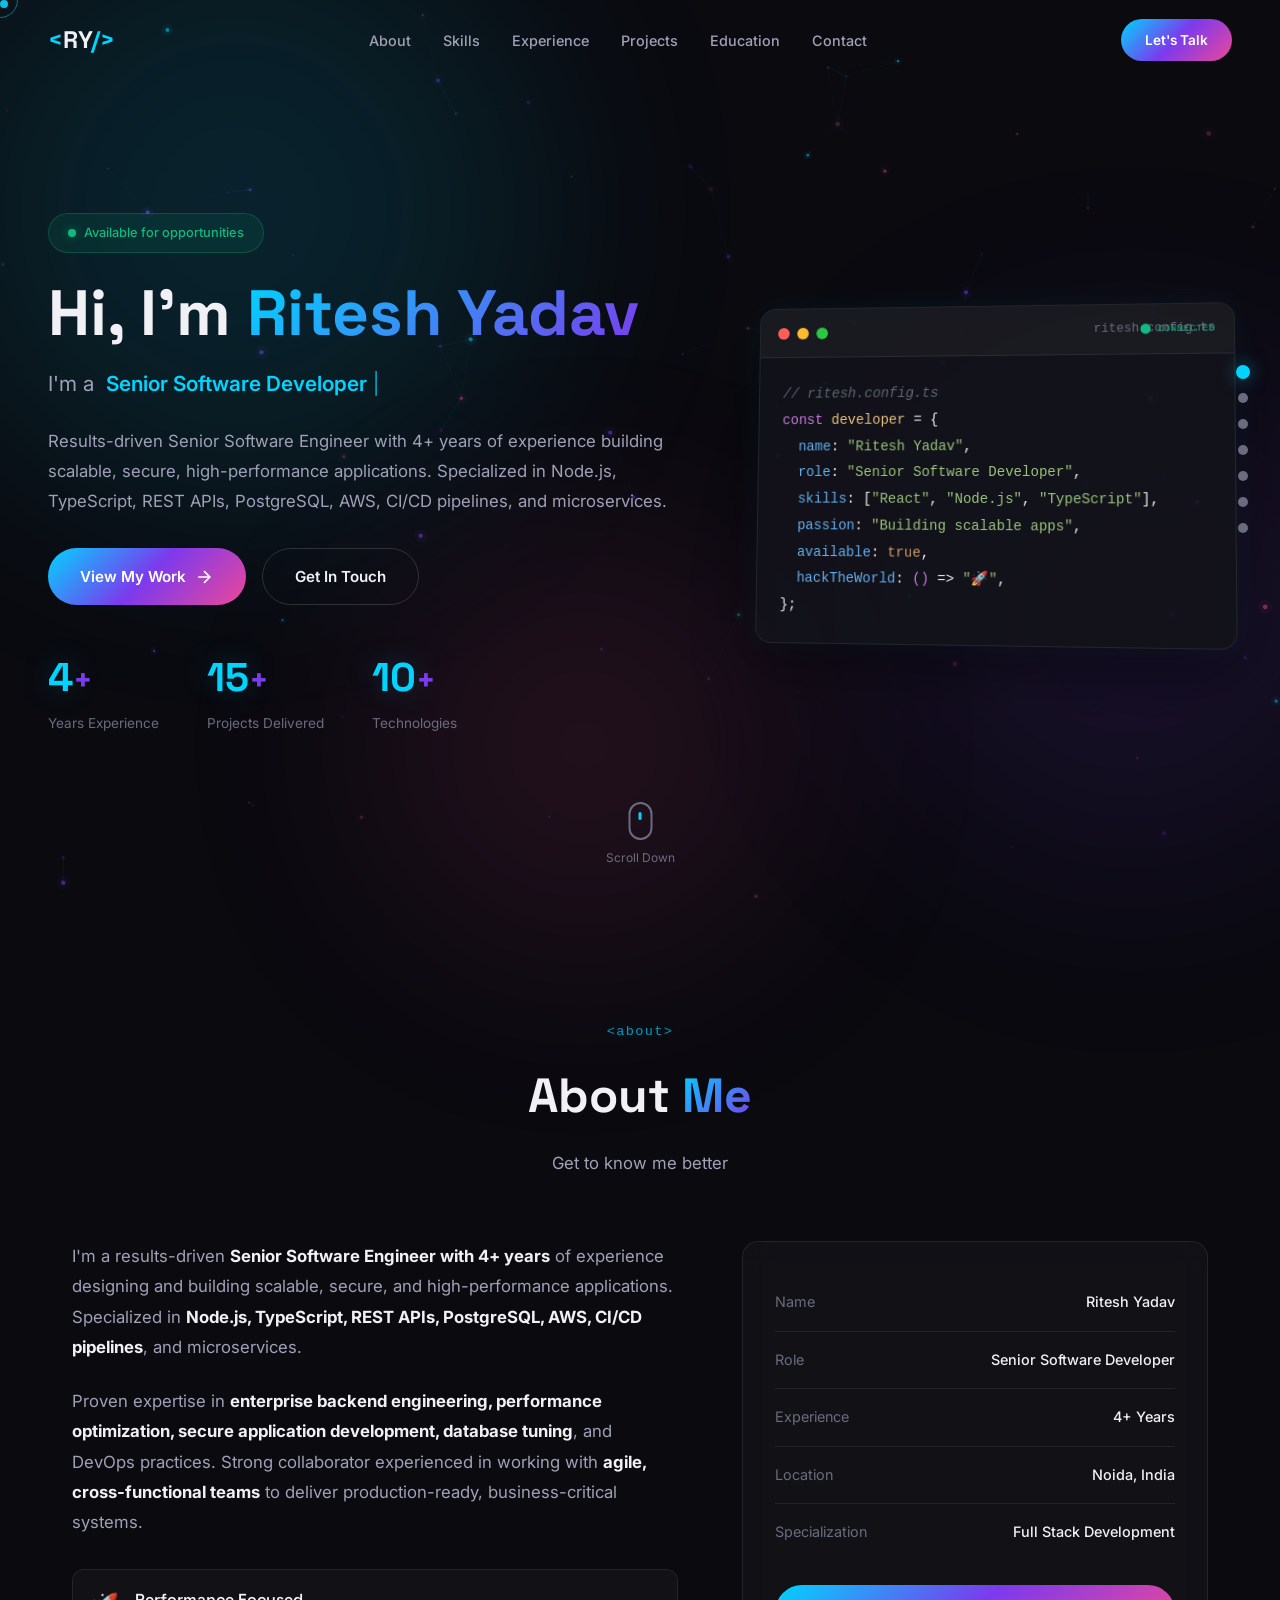
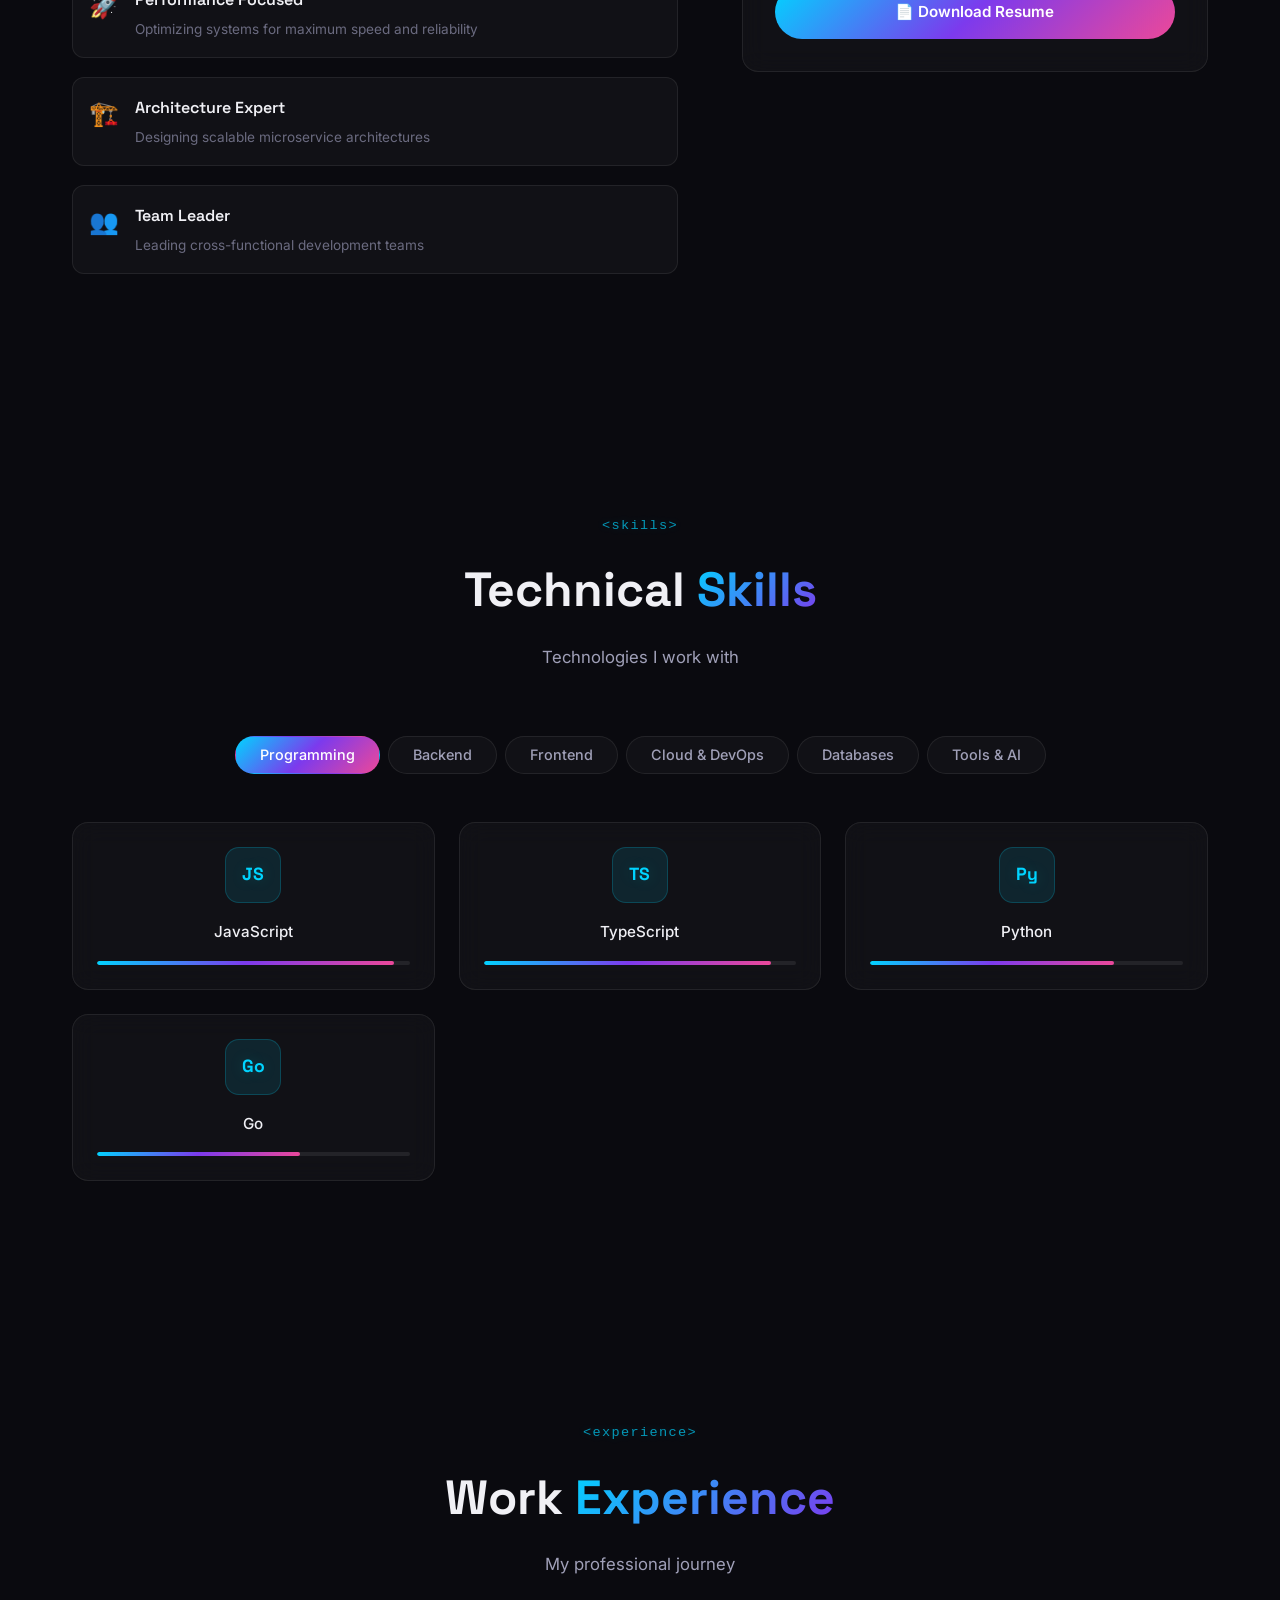
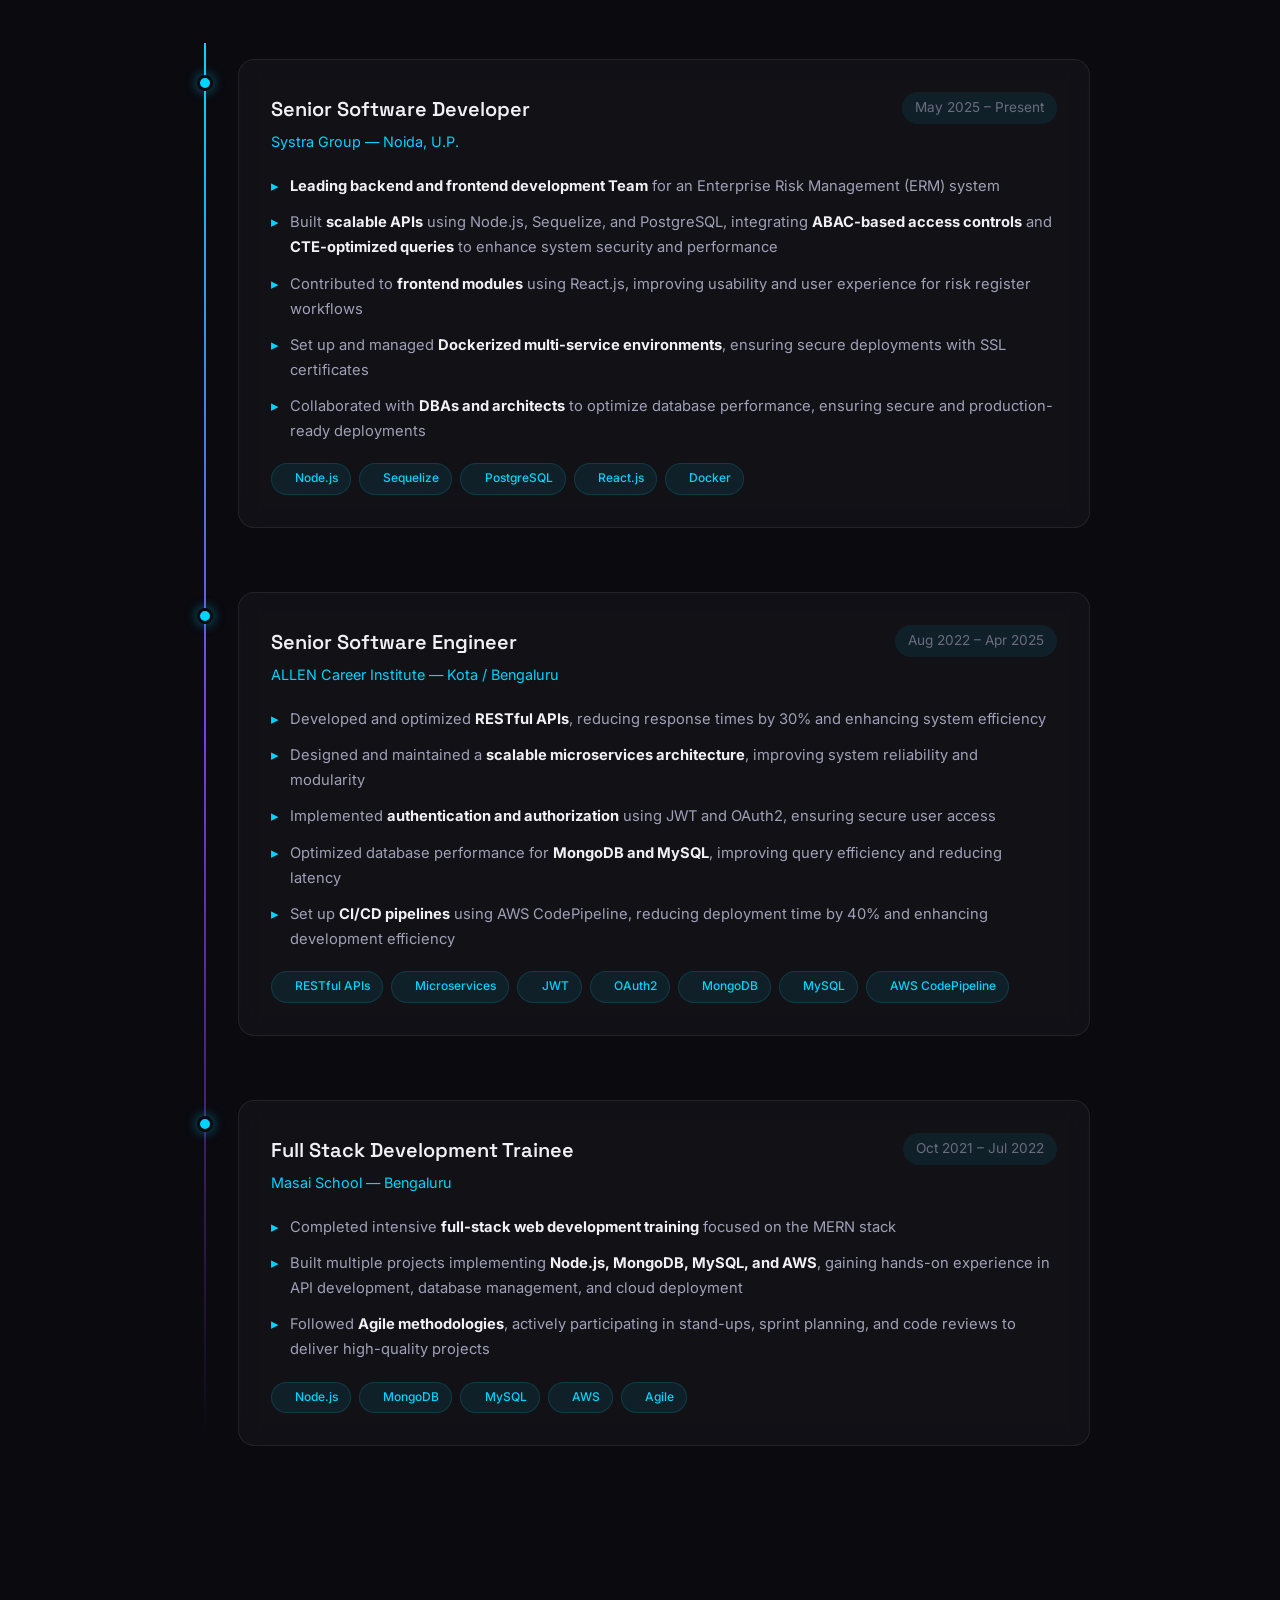
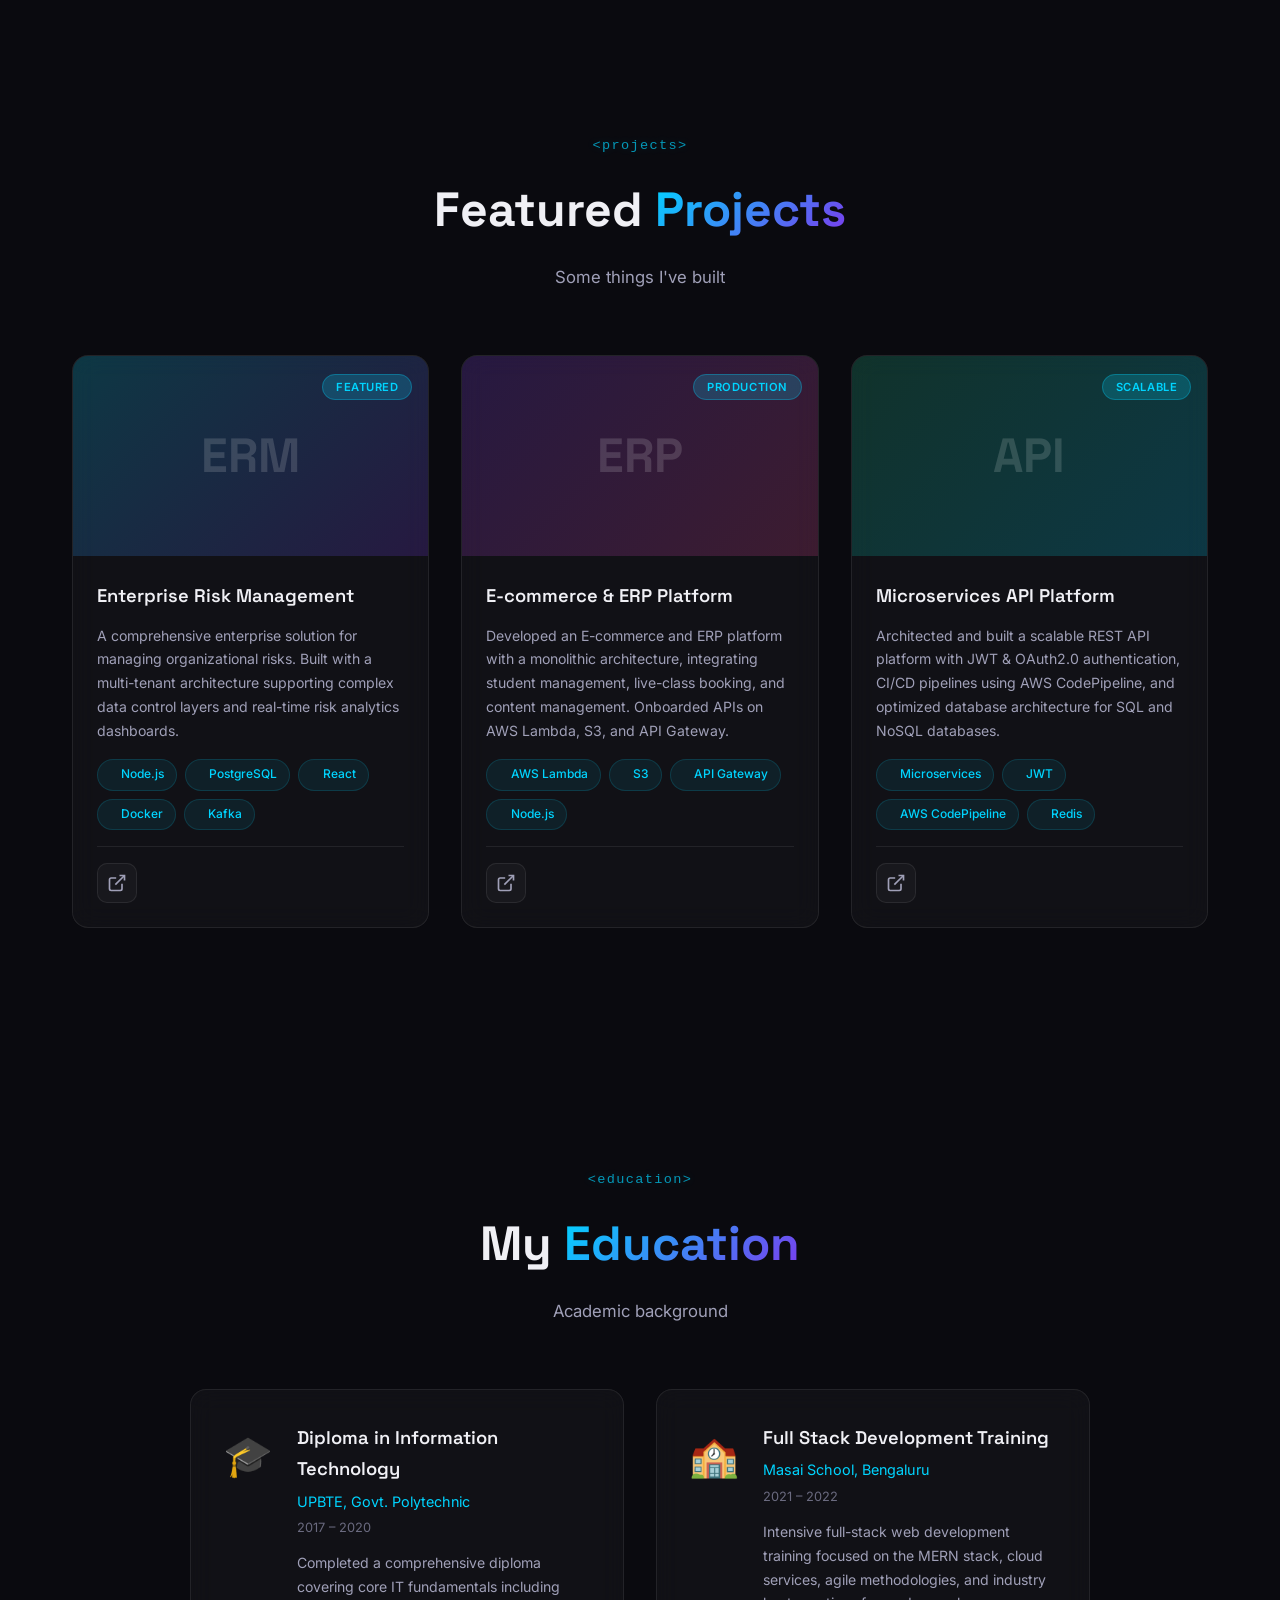
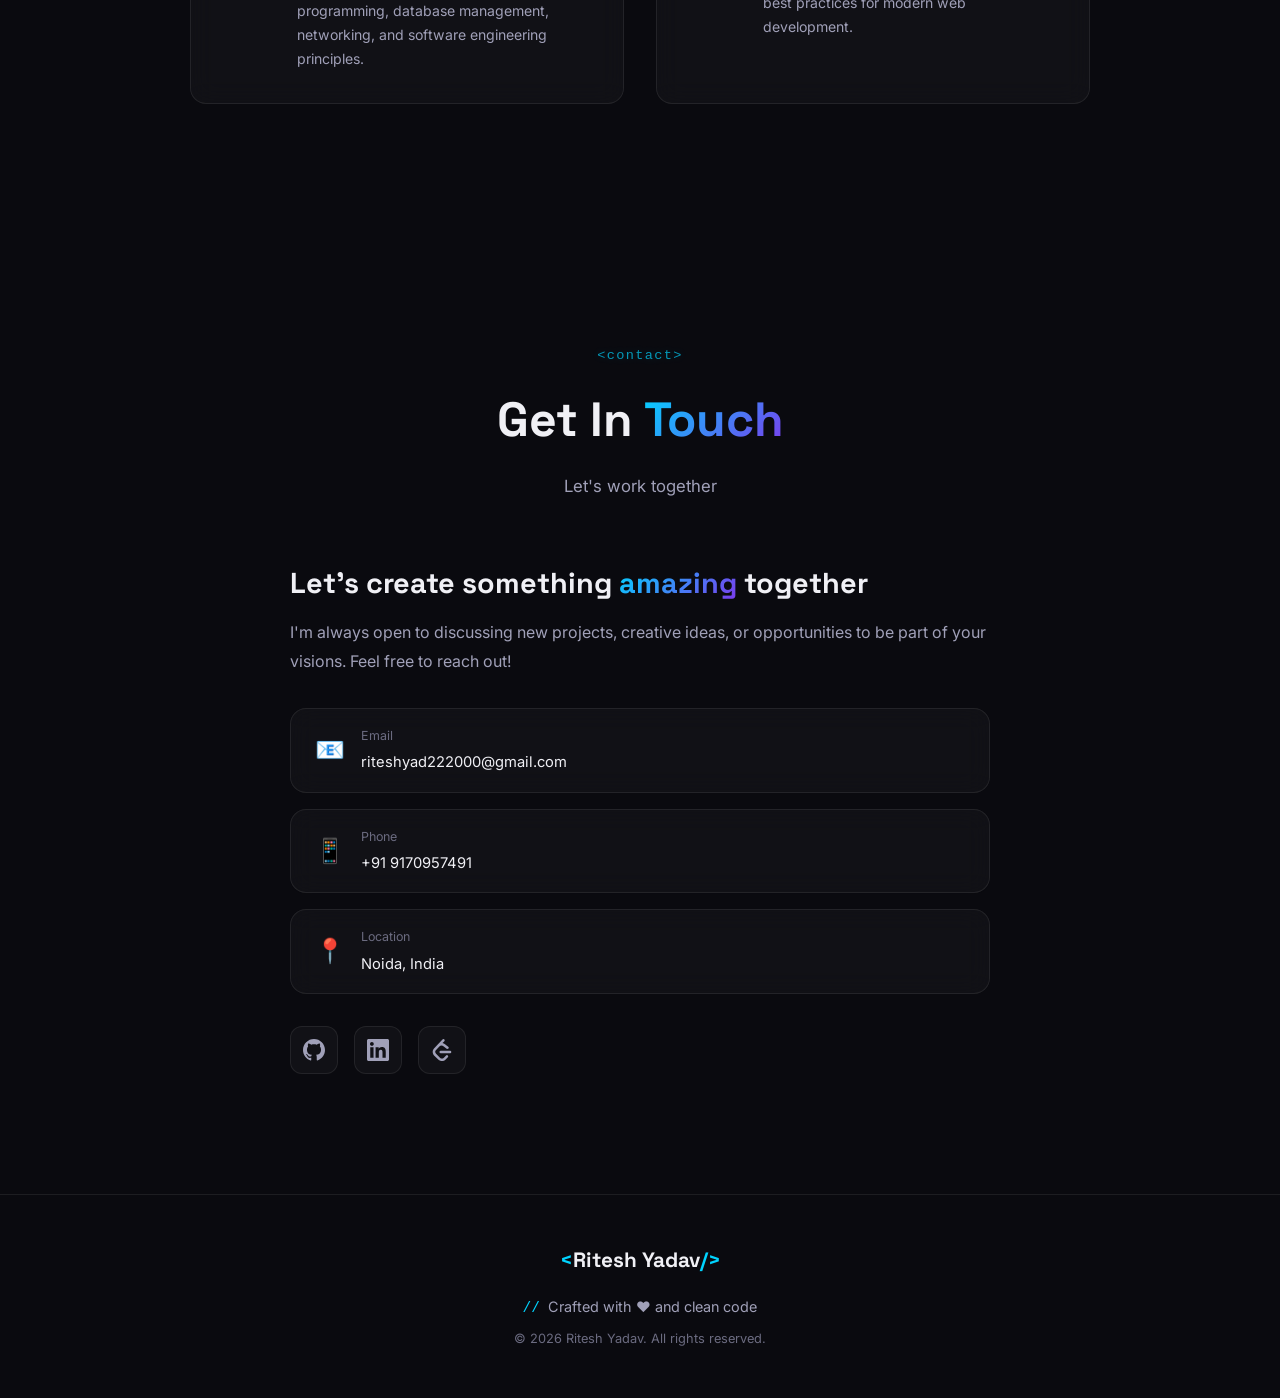
==== index.html @ 52caf634 "refactor: reimplement portfolio from React to a plain HTML/CSS/JS structure." ====
<!DOCTYPE html>
<html lang="en">
<head>
    <meta charset="UTF-8">
    <meta name="viewport" content="width=device-width, initial-scale=1.0">
    <title>Ritesh Yadav — Senior Software Developer</title>
    <meta name="description" content="Portfolio of Ritesh Yadav — Senior Software Developer with 4+ years of experience building scalable, high-performance applications.">
    <link rel="preconnect" href="https://fonts.googleapis.com">
    <link rel="preconnect" href="https://fonts.gstatic.com" crossorigin>
    <link href="https://fonts.googleapis.com/css2?family=Inter:wght@300;400;500;600;700&family=Space+Grotesk:wght@400;500;600;700&display=swap" rel="stylesheet">
    <link rel="stylesheet" href="css/style.css">
</head>
<body>
    <!-- Custom Cursor -->
    <div class="cursor" id="cursor"></div>
    <div class="cursor-follower" id="cursorFollower"></div>

    <!-- Particle Canvas -->
    <canvas id="particleCanvas"></canvas>

    <!-- Gradient Orbs -->
    <div class="gradient-orb orb-1"></div>
    <div class="gradient-orb orb-2"></div>
    <div class="gradient-orb orb-3"></div>

    <!-- Matrix Rain Canvas -->
    <canvas id="matrixCanvas"></canvas>

    <!-- Scanline Overlay -->
    <div class="scanline-overlay"></div>

    <!-- Loader -->
    <div class="loader" id="loader">
        <div class="loader-content">
            <div class="loader-name">RY</div>
            <div class="loader-bar"><div class="loader-progress"></div></div>
        </div>
    </div>

    <!-- Navigation -->
    <nav class="navbar" id="navbar">
        <a href="#hero" class="nav-logo">
            <span class="logo-bracket">&lt;</span>RY<span class="logo-bracket">/&gt;</span>
        </a>
        <ul class="nav-links" id="navLinks">
            <li><a href="#about" class="nav-link" data-section="about">About</a></li>
            <li><a href="#skills" class="nav-link" data-section="skills">Skills</a></li>
            <li><a href="#experience" class="nav-link" data-section="experience">Experience</a></li>
            <li><a href="#projects" class="nav-link" data-section="projects">Projects</a></li>
            <li><a href="#education" class="nav-link" data-section="education">Education</a></li>
            <li><a href="#contact" class="nav-link" data-section="contact">Contact</a></li>
        </ul>
        <a href="#contact" class="nav-cta">Let's Talk</a>
        <button class="hamburger" id="hamburger" aria-label="Toggle menu">
            <span></span><span></span><span></span>
        </button>
    </nav>

    <!-- Side Dot Navigation -->
    <div class="side-nav" id="sideNav">
        <a href="#hero" class="side-dot active" data-section="hero" title="Home"></a>
        <a href="#about" class="side-dot" data-section="about" title="About"></a>
        <a href="#skills" class="side-dot" data-section="skills" title="Skills"></a>
        <a href="#experience" class="side-dot" data-section="experience" title="Experience"></a>
        <a href="#projects" class="side-dot" data-section="projects" title="Projects"></a>
        <a href="#education" class="side-dot" data-section="education" title="Education"></a>
        <a href="#contact" class="side-dot" data-section="contact" title="Contact"></a>
    </div>

    <!-- Hero Section -->
    <section class="hero" id="hero">
        <div class="hero-content">
            <div class="hero-badge reveal">
                <span class="badge-dot"></span>
                Available for opportunities
            </div>
            <h1 class="hero-title reveal glitch" data-text="Hi, I'm Ritesh Yadav">
                Hi, I'm <span class="gradient-text">Ritesh Yadav</span>
            </h1>
            <div class="hero-role reveal">
                <span class="role-prefix">I'm a</span>
                <span class="typing-text" id="typingText"></span>
                <span class="typing-cursor">|</span>
            </div>
            <p class="hero-description reveal">
                Results-driven Senior Software Engineer with 4+ years of experience building scalable, 
                secure, high-performance applications. Specialized in Node.js, TypeScript, REST APIs, PostgreSQL, AWS, CI/CD pipelines, and microservices.
            </p>
            <div class="hero-buttons reveal">
                <a href="#projects" class="btn btn-primary magnetic">
                    <span>View My Work</span>
                    <svg width="20" height="20" viewBox="0 0 24 24" fill="none" stroke="currentColor" stroke-width="2"><path d="M5 12h14M12 5l7 7-7 7"/></svg>
                </a>
                <a href="#contact" class="btn btn-secondary magnetic">
                    <span>Get In Touch</span>
                </a>
            </div>
            <div class="hero-stats reveal">
                <div class="stat">
                    <span class="stat-number" data-target="4">0</span><span class="stat-plus">+</span>
                    <span class="stat-label">Years Experience</span>
                </div>
                <div class="stat">
                    <span class="stat-number" data-target="15">0</span><span class="stat-plus">+</span>
                    <span class="stat-label">Projects Delivered</span>
                </div>
                <div class="stat">
                    <span class="stat-number" data-target="10">0</span><span class="stat-plus">+</span>
                    <span class="stat-label">Technologies</span>
                </div>
            </div>
        </div>
        <div class="hero-visual reveal">
            <div class="code-window">
                <div class="code-header">
                    <div class="code-dot red"></div>
                    <div class="code-dot yellow"></div>
                    <div class="code-dot green"></div>
                    <span class="code-title">ritesh.config.ts</span>
                </div>
                <pre class="code-body"><code><span class="code-comment">// ritesh.config.ts</span>
<span class="code-keyword">const</span> <span class="code-var">developer</span> = {
  <span class="code-prop">name</span>: <span class="code-string">"Ritesh Yadav"</span>,
  <span class="code-prop">role</span>: <span class="code-string">"Senior Software Developer"</span>,
  <span class="code-prop">skills</span>: [<span class="code-string">"React"</span>, <span class="code-string">"Node.js"</span>, <span class="code-string">"TypeScript"</span>],
  <span class="code-prop">passion</span>: <span class="code-string">"Building scalable apps"</span>,
  <span class="code-prop">available</span>: <span class="code-bool">true</span>,
  <span class="code-prop">hackTheWorld</span>: <span class="code-keyword">()</span> => <span class="code-string">"🚀"</span>,
};</code></pre>
            </div>
        </div>
        <div class="scroll-indicator">
            <div class="scroll-mouse">
                <div class="scroll-wheel"></div>
            </div>
            <span>Scroll Down</span>
        </div>
    </section>

    <!-- About Section -->
    <section class="section" id="about">
        <div class="container">
            <div class="section-header reveal">
                <span class="section-tag">&lt;about&gt;</span>
                <h2 class="section-title">About <span class="gradient-text">Me</span></h2>
                <p class="section-subtitle">Get to know me better</p>
            </div>
            <div class="about-grid">
                <div class="about-text reveal">
                    <p>
                        I'm a results-driven <strong>Senior Software Engineer with 4+ years</strong> of experience 
                        designing and building scalable, secure, and high-performance applications. Specialized in 
                        <strong>Node.js, TypeScript, REST APIs, PostgreSQL, AWS, CI/CD pipelines</strong>, and microservices.
                    </p>
                    <p>
                        Proven expertise in <strong>enterprise backend engineering, performance optimization, 
                        secure application development, database tuning</strong>, and DevOps practices. Strong collaborator 
                        experienced in working with <strong>agile, cross-functional teams</strong> to deliver 
                        production-ready, business-critical systems.
                    </p>
                    <div class="about-highlights">
                        <div class="highlight-item">
                            <div class="highlight-icon">🚀</div>
                            <div>
                                <h4>Performance Focused</h4>
                                <p>Optimizing systems for maximum speed and reliability</p>
                            </div>
                        </div>
                        <div class="highlight-item">
                            <div class="highlight-icon">🏗️</div>
                            <div>
                                <h4>Architecture Expert</h4>
                                <p>Designing scalable microservice architectures</p>
                            </div>
                        </div>
                        <div class="highlight-item">
                            <div class="highlight-icon">👥</div>
                            <div>
                                <h4>Team Leader</h4>
                                <p>Leading cross-functional development teams</p>
                            </div>
                        </div>
                    </div>
                </div>
                <div class="about-info reveal">
                    <div class="info-card glass-card">
                        <div class="info-row">
                            <span class="info-label">Name</span>
                            <span class="info-value">Ritesh Yadav</span>
                        </div>
                        <div class="info-row">
                            <span class="info-label">Role</span>
                            <span class="info-value">Senior Software Developer</span>
                        </div>
                        <div class="info-row">
                            <span class="info-label">Experience</span>
                            <span class="info-value">4+ Years</span>
                        </div>
                        <div class="info-row">
                            <span class="info-label">Location</span>
                            <span class="info-value">Noida, India</span>
                        </div>
                        <div class="info-row">
                            <span class="info-label">Specialization</span>
                            <span class="info-value">Full Stack Development</span>
                        </div>
                        <a href="https://drive.google.com/file/d/1XWRzvz0OZnXepUIdU3cmRqr59jaeSqe5/view?usp=sharing" target="_blank" rel="noopener noreferrer" class="btn btn-primary" style="width: 100%; margin-top: 1.5rem; justify-content: center;">
                            📄 Download Resume
                        </a>
                    </div>
                </div>
            </div>
        </div>
    </section>

    <!-- Skills Section -->
    <section class="section" id="skills">
        <div class="container">
            <div class="section-header reveal">
                <span class="section-tag">&lt;skills&gt;</span>
                <h2 class="section-title">Technical <span class="gradient-text">Skills</span></h2>
                <p class="section-subtitle">Technologies I work with</p>
            </div>
            <div class="skills-tabs reveal">
                <button class="skill-tab active" data-tab="languages">Programming</button>
                <button class="skill-tab" data-tab="backend">Backend</button>
                <button class="skill-tab" data-tab="frontend">Frontend</button>
                <button class="skill-tab" data-tab="cloud">Cloud & DevOps</button>
                <button class="skill-tab" data-tab="databases">Databases</button>
                <button class="skill-tab" data-tab="tools">Tools & AI</button>
            </div>
            <div class="skills-content">
                <div class="skill-panel active" id="panel-languages">
                    <div class="skill-grid reveal">
                        <div class="skill-card glass-card magnetic">
                            <div class="skill-icon">JS</div>
                            <span class="skill-name">JavaScript</span>
                            <div class="skill-bar"><div class="skill-fill" data-width="95"></div></div>
                        </div>
                        <div class="skill-card glass-card magnetic">
                            <div class="skill-icon">TS</div>
                            <span class="skill-name">TypeScript</span>
                            <div class="skill-bar"><div class="skill-fill" data-width="92"></div></div>
                        </div>
                        <div class="skill-card glass-card magnetic">
                            <div class="skill-icon">Py</div>
                            <span class="skill-name">Python</span>
                            <div class="skill-bar"><div class="skill-fill" data-width="78"></div></div>
                        </div>
                        <div class="skill-card glass-card magnetic">
                            <div class="skill-icon">Go</div>
                            <span class="skill-name">Go</span>
                            <div class="skill-bar"><div class="skill-fill" data-width="65"></div></div>
                        </div>
                    </div>
                </div>
                <div class="skill-panel" id="panel-backend">
                    <div class="skill-grid reveal">
                        <div class="skill-card glass-card magnetic">
                            <div class="skill-icon">🟢</div>
                            <span class="skill-name">Node.js</span>
                            <div class="skill-bar"><div class="skill-fill" data-width="95"></div></div>
                        </div>
                        <div class="skill-card glass-card magnetic">
                            <div class="skill-icon">Ex</div>
                            <span class="skill-name">Express.js</span>
                            <div class="skill-bar"><div class="skill-fill" data-width="92"></div></div>
                        </div>
                        <div class="skill-card glass-card magnetic">
                            <div class="skill-icon">Ko</div>
                            <span class="skill-name">Koa.js</span>
                            <div class="skill-bar"><div class="skill-fill" data-width="78"></div></div>
                        </div>
                        <div class="skill-card glass-card magnetic">
                            <div class="skill-icon">API</div>
                            <span class="skill-name">REST APIs</span>
                            <div class="skill-bar"><div class="skill-fill" data-width="95"></div></div>
                        </div>
                        <div class="skill-card glass-card magnetic">
                            <div class="skill-icon">GQL</div>
                            <span class="skill-name">GraphQL</span>
                            <div class="skill-bar"><div class="skill-fill" data-width="82"></div></div>
                        </div>
                        <div class="skill-card glass-card magnetic">
                            <div class="skill-icon">μS</div>
                            <span class="skill-name">Microservices</span>
                            <div class="skill-bar"><div class="skill-fill" data-width="88"></div></div>
                        </div>
                    </div>
                </div>
                <div class="skill-panel" id="panel-frontend">
                    <div class="skill-grid reveal">
                        <div class="skill-card glass-card magnetic">
                            <div class="skill-icon">⚛️</div>
                            <span class="skill-name">React.js</span>
                            <div class="skill-bar"><div class="skill-fill" data-width="92"></div></div>
                        </div>
                        <div class="skill-card glass-card magnetic">
                            <div class="skill-icon">Rd</div>
                            <span class="skill-name">Redux</span>
                            <div class="skill-bar"><div class="skill-fill" data-width="88"></div></div>
                        </div>
                        <div class="skill-card glass-card magnetic">
                            <div class="skill-icon">N</div>
                            <span class="skill-name">Next.js</span>
                            <div class="skill-bar"><div class="skill-fill" data-width="82"></div></div>
                        </div>
                    </div>
                </div>
                <div class="skill-panel" id="panel-cloud">
                    <div class="skill-grid reveal">
                        <div class="skill-card glass-card magnetic">
                            <div class="skill-icon">☁️</div>
                            <span class="skill-name">AWS (Lambda, S3, EC2, ECS)</span>
                            <div class="skill-bar"><div class="skill-fill" data-width="88"></div></div>
                        </div>
                        <div class="skill-card glass-card magnetic">
                            <div class="skill-icon">🐳</div>
                            <span class="skill-name">Docker</span>
                            <div class="skill-bar"><div class="skill-fill" data-width="85"></div></div>
                        </div>
                        <div class="skill-card glass-card magnetic">
                            <div class="skill-icon">☸️</div>
                            <span class="skill-name">Kubernetes</span>
                            <div class="skill-bar"><div class="skill-fill" data-width="72"></div></div>
                        </div>
                        <div class="skill-card glass-card magnetic">
                            <div class="skill-icon">CI</div>
                            <span class="skill-name">CI/CD & GitHub Actions</span>
                            <div class="skill-bar"><div class="skill-fill" data-width="85"></div></div>
                        </div>
                        <div class="skill-card glass-card magnetic">
                            <div class="skill-icon">🔒</div>
                            <span class="skill-name">SSL & Security</span>
                            <div class="skill-bar"><div class="skill-fill" data-width="82"></div></div>
                        </div>
                        <div class="skill-card glass-card magnetic">
                            <div class="skill-icon">⚡</div>
                            <span class="skill-name">Serverless</span>
                            <div class="skill-bar"><div class="skill-fill" data-width="80"></div></div>
                        </div>
                    </div>
                </div>
                <div class="skill-panel" id="panel-databases">
                    <div class="skill-grid reveal">
                        <div class="skill-card glass-card magnetic">
                            <div class="skill-icon">🐘</div>
                            <span class="skill-name">PostgreSQL</span>
                            <div class="skill-bar"><div class="skill-fill" data-width="90"></div></div>
                        </div>
                        <div class="skill-card glass-card magnetic">
                            <div class="skill-icon">🍃</div>
                            <span class="skill-name">MongoDB</span>
                            <div class="skill-bar"><div class="skill-fill" data-width="85"></div></div>
                        </div>
                        <div class="skill-card glass-card magnetic">
                            <div class="skill-icon">🐬</div>
                            <span class="skill-name">MySQL</span>
                            <div class="skill-bar"><div class="skill-fill" data-width="85"></div></div>
                        </div>
                        <div class="skill-card glass-card magnetic">
                            <div class="skill-icon">NS</div>
                            <span class="skill-name">NoSQL</span>
                            <div class="skill-bar"><div class="skill-fill" data-width="82"></div></div>
                        </div>
                    </div>
                </div>
                <div class="skill-panel" id="panel-tools">
                    <div class="skill-grid reveal">
                        <div class="skill-card glass-card magnetic">
                            <div class="skill-icon">🐙</div>
                            <span class="skill-name">Git & GitHub</span>
                            <div class="skill-bar"><div class="skill-fill" data-width="92"></div></div>
                        </div>
                        <div class="skill-card glass-card magnetic">
                            <div class="skill-icon">📋</div>
                            <span class="skill-name">JIRA & BPMN</span>
                            <div class="skill-bar"><div class="skill-fill" data-width="82"></div></div>
                        </div>
                        <div class="skill-card glass-card magnetic">
                            <div class="skill-icon">🔗</div>
                            <span class="skill-name">LangChain</span>
                            <div class="skill-bar"><div class="skill-fill" data-width="75"></div></div>
                        </div>
                        <div class="skill-card glass-card magnetic">
                            <div class="skill-icon">🤖</div>
                            <span class="skill-name">OpenAI GPT-4 & Gemini API</span>
                            <div class="skill-bar"><div class="skill-fill" data-width="78"></div></div>
                        </div>
                        <div class="skill-card glass-card magnetic">
                            <div class="skill-icon">🧠</div>
                            <span class="skill-name">AgenticAI</span>
                            <div class="skill-bar"><div class="skill-fill" data-width="70"></div></div>
                        </div>
                        <div class="skill-card glass-card magnetic">
                            <div class="skill-icon">🔄</div>
                            <span class="skill-name">Agile / Scrum / Kanban</span>
                            <div class="skill-bar"><div class="skill-fill" data-width="90"></div></div>
                        </div>
                    </div>
                </div>
            </div>
        </div>
    </section>

    <!-- Experience Section -->
    <section class="section" id="experience">
        <div class="container">
            <div class="section-header reveal">
                <span class="section-tag">&lt;experience&gt;</span>
                <h2 class="section-title">Work <span class="gradient-text">Experience</span></h2>
                <p class="section-subtitle">My professional journey</p>
            </div>
            <div class="timeline">
                <div class="timeline-item reveal" data-aos="fade-right">
                    <div class="timeline-dot"></div>
                    <div class="timeline-content glass-card">
                        <div class="timeline-header">
                            <div>
                                <h3>Senior Software Developer</h3>
                                <span class="timeline-company"><a href="https://erm.systra.info/" target="_blank" rel="noopener noreferrer" style="color: var(--accent-cyan); text-decoration: none;"></a>Systra Group</a> — Noida, U.P.</span>
                            </div>
                            <span class="timeline-date">May 2025 – Present</span>
                        </div>
                        <ul class="timeline-details">
                            <li><strong>Leading backend and frontend development Team</strong> for an Enterprise Risk Management (ERM) system</li>
                            <li>Built <strong>scalable APIs</strong> using Node.js, Sequelize, and PostgreSQL, integrating <strong>ABAC-based access controls</strong> and <strong>CTE-optimized queries</strong> to enhance system security and performance</li>
                            <li>Contributed to <strong>frontend modules</strong> using React.js, improving usability and user experience for risk register workflows</li>
                            <li>Set up and managed <strong>Dockerized multi-service environments</strong>, ensuring secure deployments with SSL certificates</li>
                            <li>Collaborated with <strong>DBAs and architects</strong> to optimize database performance, ensuring secure and production-ready deployments</li>
                        </ul>
                        <div class="timeline-tags">
                            <span class="tag">Node.js</span>
                            <span class="tag">Sequelize</span>
                            <span class="tag">PostgreSQL</span>
                            <span class="tag">React.js</span>
                            <span class="tag">Docker</span>
                        </div>
                    </div>
                </div>
                <div class="timeline-item reveal" data-aos="fade-left">
                    <div class="timeline-dot"></div>
                    <div class="timeline-content glass-card">
                        <div class="timeline-header">
                            <div>
                                <h3>Senior Software Engineer</h3>
                                <span class="timeline-company"><a href="https://allen.in/" target="_blank" rel="noopener noreferrer" style="color: var(--accent-cyan); text-decoration: none;"></a>ALLEN Career Institute</a> — Kota / Bengaluru</span>
                            </div>
                            <span class="timeline-date">Aug 2022 – Apr 2025</span>
                        </div>
                        <ul class="timeline-details">
                            <li>Developed and optimized <strong>RESTful APIs</strong>, reducing response times by 30% and enhancing system efficiency</li>
                            <li>Designed and maintained a <strong>scalable microservices architecture</strong>, improving system reliability and modularity</li>
                            <li>Implemented <strong>authentication and authorization</strong> using JWT and OAuth2, ensuring secure user access</li>
                            <li>Optimized database performance for <strong>MongoDB and MySQL</strong>, improving query efficiency and reducing latency</li>
                            <li>Set up <strong>CI/CD pipelines</strong> using AWS CodePipeline, reducing deployment time by 40% and enhancing development efficiency</li>
                        </ul>
                        <div class="timeline-tags">
                            <span class="tag">RESTful APIs</span>
                            <span class="tag">Microservices</span>
                            <span class="tag">JWT</span>
                            <span class="tag">OAuth2</span>
                            <span class="tag">MongoDB</span>
                            <span class="tag">MySQL</span>
                            <span class="tag">AWS CodePipeline</span>
                        </div>
                    </div>
                </div>
                <div class="timeline-item reveal" data-aos="fade-right">
                    <div class="timeline-dot"></div>
                    <div class="timeline-content glass-card">
                        <div class="timeline-header">
                            <div>
                                <h3>Full Stack Development Trainee</h3>
                                <span class="timeline-company"><a href="https://www.masaischool.com/" target="_blank" rel="noopener noreferrer" style="color: var(--accent-cyan); text-decoration: none;">Masai School</a> — Bengaluru</span>
                            </div>
                            <span class="timeline-date">Oct 2021 – Jul 2022</span>
                        </div>
                        <ul class="timeline-details">
                            <li>Completed intensive <strong>full-stack web development training</strong> focused on the MERN stack</li>
                            <li>Built multiple projects implementing <strong>Node.js, MongoDB, MySQL, and AWS</strong>, gaining hands-on experience in API development, database management, and cloud deployment</li>
                            <li>Followed <strong>Agile methodologies</strong>, actively participating in stand-ups, sprint planning, and code reviews to deliver high-quality projects</li>
                        </ul>
                        <div class="timeline-tags">
                            <span class="tag">Node.js</span>
                            <span class="tag">MongoDB</span>
                            <span class="tag">MySQL</span>
                            <span class="tag">AWS</span>
                            <span class="tag">Agile</span>
                        </div>
                    </div>
                </div>
            </div>
        </div>
    </section>

    <!-- Projects Section -->
    <section class="section" id="projects">
        <div class="container">
            <div class="section-header reveal">
                <span class="section-tag">&lt;projects&gt;</span>
                <h2 class="section-title">Featured <span class="gradient-text">Projects</span></h2>
                <p class="section-subtitle">Some things I've built</p>
            </div>
            <div class="projects-grid">
                <div class="project-card glass-card reveal tilt-card">
                    <div class="project-image">
                        <div class="project-overlay">
                            <span class="project-badge">Featured</span>
                        </div>
                        <div class="project-placeholder">
                            <span>ERM</span>
                        </div>
                    </div>
                    <div class="project-body">
                        <h3>Enterprise Risk Management</h3>
                        <p>A comprehensive enterprise solution for managing organizational risks. Built with a multi-tenant architecture supporting complex data control layers and real-time risk analytics dashboards.</p>
                        <div class="project-tags">
                            <span class="tag">Node.js</span>
                            <span class="tag">PostgreSQL</span>
                            <span class="tag">React</span>
                            <span class="tag">Docker</span>
                            <span class="tag">Kafka</span>
                        </div>
                        <div class="project-links">
                            <a href="https://erm.systra.info/" target="_blank" rel="noopener noreferrer" class="project-link" title="View Details">
                                <svg width="20" height="20" viewBox="0 0 24 24" fill="none" stroke="currentColor" stroke-width="2"><path d="M18 13v6a2 2 0 0 1-2 2H5a2 2 0 0 1-2-2V8a2 2 0 0 1 2-2h6"/><polyline points="15 3 21 3 21 9"/><line x1="10" y1="14" x2="21" y2="3"/></svg>
                            </a>
                        </div>
                    </div>
                </div>
                <div class="project-card glass-card reveal tilt-card">
                    <div class="project-image">
                        <div class="project-overlay">
                            <span class="project-badge">Production</span>
                        </div>
                        <div class="project-placeholder color2">
                            <span>ERP</span>
                        </div>
                    </div>
                    <div class="project-body">
                        <h3>E-commerce & ERP Platform</h3>
                        <p>Developed an E-commerce and ERP platform with a monolithic architecture, integrating student management, live-class booking, and content management. Onboarded APIs on AWS Lambda, S3, and API Gateway.</p>
                        <div class="project-tags">
                            <span class="tag">AWS Lambda</span>
                            <span class="tag">S3</span>
                            <span class="tag">API Gateway</span>
                            <span class="tag">Node.js</span>
                        </div>
                        <div class="project-links">
                            <a href="https://allen.in/" target="_blank" rel="noopener noreferrer" class="project-link" title="View Details">
                                <svg width="20" height="20" viewBox="0 0 24 24" fill="none" stroke="currentColor" stroke-width="2"><path d="M18 13v6a2 2 0 0 1-2 2H5a2 2 0 0 1-2-2V8a2 2 0 0 1 2-2h6"/><polyline points="15 3 21 3 21 9"/><line x1="10" y1="14" x2="21" y2="3"/></svg>
                            </a>
                        </div>
                    </div>
                </div>
                <div class="project-card glass-card reveal tilt-card">
                    <div class="project-image">
                        <div class="project-overlay">
                            <span class="project-badge">Scalable</span>
                        </div>
                        <div class="project-placeholder color3">
                            <span>API</span>
                        </div>
                    </div>
                    <div class="project-body">
                        <h3>Microservices API Platform</h3>
                        <p>Architected and built a scalable REST API platform with JWT & OAuth2.0 authentication, CI/CD pipelines using AWS CodePipeline, and optimized database architecture for SQL and NoSQL databases.</p>
                        <div class="project-tags">
                            <span class="tag">Microservices</span>
                            <span class="tag">JWT</span>
                            <span class="tag">AWS CodePipeline</span>
                            <span class="tag">Redis</span>
                        </div>
                        <div class="project-links">
                            <a href="#" class="project-link" title="View Details">
                                <svg width="20" height="20" viewBox="0 0 24 24" fill="none" stroke="currentColor" stroke-width="2"><path d="M18 13v6a2 2 0 0 1-2 2H5a2 2 0 0 1-2-2V8a2 2 0 0 1 2-2h6"/><polyline points="15 3 21 3 21 9"/><line x1="10" y1="14" x2="21" y2="3"/></svg>
                            </a>
                        </div>
                    </div>
                </div>
            </div>
        </div>
    </section>

    <!-- Education Section -->
    <section class="section" id="education">
        <div class="container">
            <div class="section-header reveal">
                <span class="section-tag">&lt;education&gt;</span>
                <h2 class="section-title">My <span class="gradient-text">Education</span></h2>
                <p class="section-subtitle">Academic background</p>
            </div>
            <div class="education-grid">
                <div class="edu-card glass-card reveal">
                    <div class="edu-icon">🎓</div>
                    <div class="edu-content">
                        <h3>Diploma in Information Technology</h3>
                        <span class="edu-institution">UPBTE, Govt. Polytechnic</span>
                        <span class="edu-year">2017 – 2020</span>
                        <p>Completed a comprehensive diploma covering core IT fundamentals including programming, database management, networking, and software engineering principles.</p>
                    </div>
                </div>
                <div class="edu-card glass-card reveal">
                    <div class="edu-icon">🏫</div>
                    <div class="edu-content">
                        <h3>Full Stack Development Training</h3>
                        <span class="edu-institution">Masai School, Bengaluru</span>
                        <span class="edu-year">2021 – 2022</span>
                        <p>Intensive full-stack web development training focused on the MERN stack, cloud services, agile methodologies, and industry best practices for modern web development.</p>
                    </div>
                </div>
            </div>
        </div>
    </section>

    <!-- Contact Section -->
    <section class="section" id="contact">
        <div class="container">
            <div class="section-header reveal">
                <span class="section-tag">&lt;contact&gt;</span>
                <h2 class="section-title">Get In <span class="gradient-text">Touch</span></h2>
                <p class="section-subtitle">Let's work together</p>
            </div>
            <div class="contact-grid">
                <div class="contact-info reveal">
                    <h3>Let's create something <span class="gradient-text">amazing</span> together</h3>
                    <p>I'm always open to discussing new projects, creative ideas, or opportunities to be part of your visions. Feel free to reach out!</p>
                    <div class="contact-cards">
                        <div class="contact-card glass-card">
                            <div class="contact-icon">📧</div>
                            <div>
                                <span class="contact-label">Email</span>
                                <a href="mailto:riteshyad222000@gmail.com" class="contact-value">riteshyad222000@gmail.com</a>
                            </div>
                        </div>
                        <div class="contact-card glass-card">
                            <div class="contact-icon">📱</div>
                            <div>
                                <span class="contact-label">Phone</span>
                                <a href="tel:+919170957491" class="contact-value">+91 9170957491</a>
                            </div>
                        </div>
                        <div class="contact-card glass-card">
                            <div class="contact-icon">📍</div>
                            <div>
                                <span class="contact-label">Location</span>
                                <span class="contact-value">Noida, India</span>
                            </div>
                        </div>
                    </div>
                    <div class="social-links">
                        <a href="https://github.com/ritesh-2124" target="_blank" rel="noopener noreferrer" class="social-link magnetic" title="GitHub" aria-label="GitHub">
                            <svg width="22" height="22" viewBox="0 0 24 24" fill="currentColor"><path d="M12 0c-6.626 0-12 5.373-12 12 0 5.302 3.438 9.8 8.207 11.387.599.111.793-.261.793-.577v-2.234c-3.338.726-4.033-1.416-4.033-1.416-.546-1.387-1.333-1.756-1.333-1.756-1.089-.745.083-.729.083-.729 1.205.084 1.839 1.237 1.839 1.237 1.07 1.834 2.807 1.304 3.492.997.107-.775.418-1.305.762-1.604-2.665-.305-5.467-1.334-5.467-5.931 0-1.311.469-2.381 1.236-3.221-.124-.303-.535-1.524.117-3.176 0 0 1.008-.322 3.301 1.23.957-.266 1.983-.399 3.003-.404 1.02.005 2.047.138 3.006.404 2.291-1.552 3.297-1.23 3.297-1.23.653 1.653.242 2.874.118 3.176.77.84 1.235 1.911 1.235 3.221 0 4.609-2.807 5.624-5.479 5.921.43.372.823 1.102.823 2.222v3.293c0 .319.192.694.801.576 4.765-1.589 8.199-6.086 8.199-11.386 0-6.627-5.373-12-12-12z"/></svg>
                        </a>
                        <a href="https://www.linkedin.com/in/ritesh-yadav-3749a7202/" target="_blank" rel="noopener noreferrer" class="social-link magnetic" title="LinkedIn" aria-label="LinkedIn">
                            <svg width="22" height="22" viewBox="0 0 24 24" fill="currentColor"><path d="M20.447 20.452h-3.554v-5.569c0-1.328-.027-3.037-1.852-3.037-1.853 0-2.136 1.445-2.136 2.939v5.667H9.351V9h3.414v1.561h.046c.477-.9 1.637-1.85 3.37-1.85 3.601 0 4.267 2.37 4.267 5.455v6.286zM5.337 7.433c-1.144 0-2.063-.926-2.063-2.065 0-1.138.92-2.063 2.063-2.063 1.14 0 2.064.925 2.064 2.063 0 1.139-.925 2.065-2.064 2.065zm1.782 13.019H3.555V9h3.564v11.452zM22.225 0H1.771C.792 0 0 .774 0 1.729v20.542C0 23.227.792 24 1.771 24h20.451C23.2 24 24 23.227 24 22.271V1.729C24 .774 23.2 0 22.222 0h.003z"/></svg>
                        </a>
                        <a href="https://leetcode.com/u/riteshyad222000/" target="_blank" rel="noopener noreferrer" class="social-link magnetic" title="LeetCode" aria-label="LeetCode">
                            <svg width="22" height="22" viewBox="0 0 24 24" fill="currentColor"><path d="M13.483 0a1.374 1.374 0 0 0-.961.438L7.116 6.226l-3.854 4.126a5.266 5.266 0 0 0-1.209 2.104 5.35 5.35 0 0 0-.125.513 5.527 5.527 0 0 0 .062 2.362 5.83 5.83 0 0 0 .349 1.017 5.938 5.938 0 0 0 1.271 1.818l4.277 4.193.039.038c2.248 2.165 5.852 2.133 8.063-.074l2.396-2.392c.54-.54.54-1.414.003-1.955a1.378 1.378 0 0 0-1.951-.003l-2.396 2.392a3.021 3.021 0 0 1-4.205.038l-.02-.019-4.276-4.193c-.652-.64-.972-1.469-.948-2.263a2.68 2.68 0 0 1 .066-.523 2.545 2.545 0 0 1 .619-1.164L9.13 8.114c1.058-1.134 3.204-1.27 4.43-.278l3.501 2.831c.593.48 1.461.387 1.94-.207a1.384 1.384 0 0 0-.207-1.943l-3.5-2.831c-.8-.647-1.766-1.045-2.774-1.202l2.015-2.158A1.384 1.384 0 0 0 13.483 0zm-2.866 12.815a1.38 1.38 0 0 0-1.38 1.382 1.38 1.38 0 0 0 1.38 1.382H20.79a1.38 1.38 0 0 0 1.38-1.382 1.38 1.38 0 0 0-1.38-1.382z"/></svg>
                        </a>
                    </div>
                </div>


            </div>
        </div>
    </section>

    <!-- Footer -->
    <footer class="footer">
        <div class="container">
            <div class="footer-content">
                <a href="#hero" class="footer-logo">
                    <span class="logo-bracket">&lt;</span>Ritesh Yadav<span class="logo-bracket">/&gt;</span>
                </a>
                <p class="footer-text">Crafted with ❤️ and clean code</p>
                <p class="footer-copyright">&copy; 2026 Ritesh Yadav. All rights reserved.</p>
            </div>
        </div>
    </footer>

    <!-- Back to Top Button -->
    <a href="#hero" class="back-to-top" id="backToTop" aria-label="Back to top">
        <svg width="20" height="20" viewBox="0 0 24 24" fill="none" stroke="currentColor" stroke-width="2.5"><polyline points="18 15 12 9 6 15"/></svg>
    </a>

    <script src="js/matrix.js"></script>
    <script src="js/particles.js"></script>
    <script src="js/animations.js"></script>
    <script src="js/main.js"></script>
</body>
</html>
---- css/style.css ----
/* ================================================
   DESIGN SYSTEM & VARIABLES
   ================================================ */
:root {
    /* Colors */
    --bg-primary: #0a0a0f;
    --bg-secondary: #12121a;
    --bg-tertiary: #1a1a2e;
    --surface: rgba(255, 255, 255, 0.03);
    --surface-hover: rgba(255, 255, 255, 0.06);
    --border: rgba(255, 255, 255, 0.08);
    --border-hover: rgba(255, 255, 255, 0.15);

    --text-primary: #f0f0f5;
    --text-secondary: #a0a0b8;
    --text-muted: #6b6b80;

    --accent-cyan: #00d4ff;
    --accent-purple: #7c3aed;
    --accent-pink: #ec4899;
    --accent-green: #10b981;

    --gradient-primary: linear-gradient(135deg, #00d4ff 0%, #7c3aed 50%, #ec4899 100%);
    --gradient-text: linear-gradient(135deg, #00d4ff, #7c3aed);
    --gradient-card: linear-gradient(135deg, rgba(0, 212, 255, 0.1), rgba(124, 58, 237, 0.1));
    --gradient-border: linear-gradient(135deg, rgba(0, 212, 255, 0.4), rgba(124, 58, 237, 0.4));

    /* Shadows */
    --shadow-sm: 0 2px 8px rgba(0, 0, 0, 0.3);
    --shadow-md: 0 8px 32px rgba(0, 0, 0, 0.4);
    --shadow-lg: 0 16px 64px rgba(0, 0, 0, 0.5);
    --shadow-glow: 0 0 40px rgba(0, 212, 255, 0.15);

    /* Typography */
    --font-heading: 'Space Grotesk', sans-serif;
    --font-body: 'Inter', sans-serif;

    /* Spacing */
    --section-padding: 120px 0;
    --container-max: 1200px;

    /* Transitions */
    --ease-out: cubic-bezier(0.16, 1, 0.3, 1);
    --ease-spring: cubic-bezier(0.34, 1.56, 0.64, 1);
}

/* ================================================
   RESET & BASE
   ================================================ */
*,
*::before,
*::after {
    margin: 0;
    padding: 0;
    box-sizing: border-box;
}

html {
    scroll-behavior: smooth;
    scrollbar-width: thin;
    scrollbar-color: var(--accent-cyan) var(--bg-secondary);
}

html::-webkit-scrollbar {
    width: 6px;
}

html::-webkit-scrollbar-track {
    background: var(--bg-secondary);
}

html::-webkit-scrollbar-thumb {
    background: var(--accent-cyan);
    border-radius: 3px;
}

body {
    font-family: var(--font-body);
    background-color: var(--bg-primary);
    color: var(--text-primary);
    line-height: 1.7;
    overflow-x: hidden;
    cursor: none;
}

::selection {
    background: rgba(0, 212, 255, 0.3);
    color: #fff;
}

a {
    text-decoration: none;
    color: inherit;
    cursor: none;
}

ul,
ol {
    list-style: none;
}

img {
    max-width: 100%;
    display: block;
}

button {
    cursor: none;
    font-family: inherit;
}

/* ================================================
   CUSTOM CURSOR
   ================================================ */
.cursor {
    width: 8px;
    height: 8px;
    background: var(--accent-cyan);
    border-radius: 50%;
    position: fixed;
    pointer-events: none;
    z-index: 10001;
    transition: transform 0.1s ease;
    mix-blend-mode: difference;
}

.cursor-follower {
    width: 36px;
    height: 36px;
    border: 1.5px solid rgba(0, 212, 255, 0.5);
    border-radius: 50%;
    position: fixed;
    pointer-events: none;
    z-index: 10000;
    transition: transform 0.3s var(--ease-out), width 0.3s var(--ease-out), height 0.3s var(--ease-out), border-color 0.3s;
    transform: translate(-50%, -50%);
}

.cursor-follower.hovering {
    width: 56px;
    height: 56px;
    border-color: var(--accent-purple);
    background: rgba(124, 58, 237, 0.1);
}

/* ================================================
   PARTICLE CANVAS
   ================================================ */
#particleCanvas {
    position: fixed;
    top: 0;
    left: 0;
    width: 100%;
    height: 100%;
    z-index: 0;
    pointer-events: none;
}

/* ================================================
   LOADER
   ================================================ */
.loader {
    position: fixed;
    inset: 0;
    background: var(--bg-primary);
    z-index: 10002;
    display: flex;
    align-items: center;
    justify-content: center;
    transition: opacity 0.6s ease, visibility 0.6s ease;
}

.loader.hidden {
    opacity: 0;
    visibility: hidden;
}

.loader-content {
    text-align: center;
}

.loader-name {
    font-family: var(--font-heading);
    font-size: 4rem;
    font-weight: 700;
    background: var(--gradient-primary);
    -webkit-background-clip: text;
    -webkit-text-fill-color: transparent;
    background-clip: text;
    margin-bottom: 2rem;
    animation: pulse 1.5s infinite;
}

.loader-bar {
    width: 200px;
    height: 3px;
    background: var(--border);
    border-radius: 3px;
    overflow: hidden;
    margin: 0 auto;
}

.loader-progress {
    height: 100%;
    width: 0;
    background: var(--gradient-primary);
    border-radius: 3px;
    animation: loadProgress 1.8s var(--ease-out) forwards;
}

@keyframes loadProgress {
    to {
        width: 100%;
    }
}

@keyframes pulse {

    0%,
    100% {
        opacity: 1;
    }

    50% {
        opacity: 0.5;
    }
}

/* ================================================
   CONTAINER
   ================================================ */
.container {
    max-width: var(--container-max);
    margin: 0 auto;
    padding: 0 2rem;
}

/* ================================================
   NAVIGATION
   ================================================ */
.navbar {
    position: fixed;
    top: 0;
    left: 0;
    right: 0;
    z-index: 1000;
    padding: 1.2rem 3rem;
    display: flex;
    align-items: center;
    justify-content: space-between;
    transition: all 0.4s var(--ease-out);
    background: transparent;
}

.navbar.scrolled {
    padding: 0.8rem 3rem;
    background: rgba(10, 10, 15, 0.85);
    backdrop-filter: blur(20px);
    -webkit-backdrop-filter: blur(20px);
    border-bottom: 1px solid var(--border);
}

.nav-logo {
    font-family: var(--font-heading);
    font-size: 1.5rem;
    font-weight: 700;
    color: var(--text-primary);
    transition: color 0.3s;
}

.logo-bracket {
    color: var(--accent-cyan);
}

.nav-links {
    display: flex;
    gap: 2rem;
}

.nav-link {
    font-size: 0.9rem;
    font-weight: 500;
    color: var(--text-secondary);
    position: relative;
    padding: 0.5rem 0;
    transition: color 0.3s;
}

.nav-link::after {
    content: '';
    position: absolute;
    bottom: 0;
    left: 0;
    width: 0;
    height: 2px;
    background: var(--gradient-primary);
    transition: width 0.3s var(--ease-out);
    border-radius: 2px;
}

.nav-link:hover,
.nav-link.active {
    color: var(--text-primary);
}

.nav-link:hover::after,
.nav-link.active::after {
    width: 100%;
}

.nav-cta {
    font-size: 0.85rem;
    font-weight: 600;
    padding: 0.6rem 1.5rem;
    border-radius: 50px;
    background: var(--gradient-primary);
    color: #fff;
    transition: transform 0.3s var(--ease-spring), box-shadow 0.3s;
}

.nav-cta:hover {
    transform: translateY(-2px);
    box-shadow: 0 8px 30px rgba(0, 212, 255, 0.3);
}

.hamburger {
    display: none;
    flex-direction: column;
    gap: 5px;
    background: none;
    border: none;
    padding: 0.5rem;
    z-index: 1001;
}

.hamburger span {
    width: 24px;
    height: 2px;
    background: var(--text-primary);
    transition: all 0.3s var(--ease-out);
    border-radius: 2px;
}

.hamburger.active span:nth-child(1) {
    transform: rotate(45deg) translate(5px, 5px);
}

.hamburger.active span:nth-child(2) {
    opacity: 0;
}

.hamburger.active span:nth-child(3) {
    transform: rotate(-45deg) translate(5px, -5px);
}

/* Side Dot Navigation */
.side-nav {
    position: fixed;
    right: 2rem;
    top: 50%;
    transform: translateY(-50%);
    z-index: 999;
    display: flex;
    flex-direction: column;
    gap: 1rem;
}

.side-dot {
    width: 10px;
    height: 10px;
    border-radius: 50%;
    background: var(--text-muted);
    transition: all 0.3s var(--ease-spring);
    position: relative;
}

.side-dot::before {
    content: attr(title);
    position: absolute;
    right: 24px;
    top: 50%;
    transform: translateY(-50%);
    font-size: 0.75rem;
    color: var(--text-secondary);
    white-space: nowrap;
    opacity: 0;
    pointer-events: none;
    transition: opacity 0.2s;
}

.side-dot:hover::before {
    opacity: 1;
}

.side-dot.active {
    background: var(--accent-cyan);
    transform: scale(1.4);
    box-shadow: 0 0 12px rgba(0, 212, 255, 0.5);
}

/* ================================================
   GRADIENT TEXT
   ================================================ */
.gradient-text {
    background: var(--gradient-text);
    -webkit-background-clip: text;
    -webkit-text-fill-color: transparent;
    background-clip: text;
}

/* ================================================
   GLASS CARD
   ================================================ */
.glass-card {
    background: var(--surface);
    border: 1px solid var(--border);
    border-radius: 16px;
    backdrop-filter: blur(12px);
    -webkit-backdrop-filter: blur(12px);
    transition: all 0.4s var(--ease-out);
}

.glass-card:hover {
    background: var(--surface-hover);
    border-color: var(--border-hover);
    box-shadow: var(--shadow-glow);
}

/* ================================================
   BUTTONS
   ================================================ */
.btn {
    display: inline-flex;
    align-items: center;
    gap: 0.5rem;
    padding: 0.9rem 2rem;
    border-radius: 50px;
    font-size: 0.95rem;
    font-weight: 600;
    border: none;
    transition: all 0.35s var(--ease-spring);
    position: relative;
    overflow: hidden;
}

.btn::before {
    content: '';
    position: absolute;
    inset: 0;
    border-radius: 50px;
    opacity: 0;
    transition: opacity 0.35s;
}

.btn-primary {
    background: var(--gradient-primary);
    color: #fff;
}

.btn-primary:hover {
    transform: translateY(-3px);
    box-shadow: 0 12px 40px rgba(0, 212, 255, 0.35);
}

.btn-secondary {
    background: transparent;
    color: var(--text-primary);
    border: 1.5px solid var(--border-hover);
}

.btn-secondary:hover {
    border-color: var(--accent-cyan);
    background: rgba(0, 212, 255, 0.08);
    transform: translateY(-3px);
}

/* ================================================
   SECTION COMMON
   ================================================ */
.section {
    padding: var(--section-padding);
    position: relative;
    z-index: 1;
}

.section-header {
    text-align: center;
    margin-bottom: 4rem;
}

.section-tag {
    font-family: 'Courier New', monospace;
    font-size: 0.85rem;
    color: var(--accent-cyan);
    opacity: 0.7;
    display: block;
    margin-bottom: 0.75rem;
}

.section-title {
    font-family: var(--font-heading);
    font-size: clamp(2rem, 4vw, 3rem);
    font-weight: 700;
    margin-bottom: 0.75rem;
}

.section-subtitle {
    color: var(--text-secondary);
    font-size: 1.05rem;
}

/* ================================================
   HERO SECTION
   ================================================ */
.hero {
    min-height: 100vh;
    display: flex;
    align-items: center;
    justify-content: center;
    padding: 6rem 3rem 3rem;
    position: relative;
    z-index: 1;
    gap: 4rem;
}

.hero-content {
    flex: 1;
    max-width: 640px;
}

.hero-badge {
    display: inline-flex;
    align-items: center;
    gap: 0.5rem;
    padding: 0.5rem 1.2rem;
    border-radius: 50px;
    background: rgba(16, 185, 129, 0.1);
    border: 1px solid rgba(16, 185, 129, 0.25);
    color: var(--accent-green);
    font-size: 0.8rem;
    font-weight: 500;
    margin-bottom: 1.5rem;
}

.badge-dot {
    width: 8px;
    height: 8px;
    background: var(--accent-green);
    border-radius: 50%;
    animation: blink 1.5s infinite;
}

@keyframes blink {

    0%,
    100% {
        opacity: 1;
    }

    50% {
        opacity: 0.3;
    }
}

.hero-title {
    font-family: var(--font-heading);
    font-size: clamp(2.5rem, 5vw, 4rem);
    font-weight: 700;
    line-height: 1.15;
    margin-bottom: 1rem;
}

.hero-role {
    font-size: 1.3rem;
    margin-bottom: 1.5rem;
    color: var(--text-secondary);
    min-height: 2.2rem;
}

.role-prefix {
    margin-right: 0.4rem;
}

.typing-text {
    color: var(--accent-cyan);
    font-weight: 600;
}

.typing-cursor {
    color: var(--accent-cyan);
    animation: cursorBlink 0.8s infinite;
    font-weight: 300;
}

@keyframes cursorBlink {

    0%,
    100% {
        opacity: 1;
    }

    50% {
        opacity: 0;
    }
}

.hero-description {
    color: var(--text-secondary);
    font-size: 1.05rem;
    line-height: 1.8;
    margin-bottom: 2rem;
}

.hero-buttons {
    display: flex;
    gap: 1rem;
    margin-bottom: 3rem;
    flex-wrap: wrap;
}

.hero-stats {
    display: flex;
    gap: 3rem;
}

.stat {
    text-align: left;
}

.stat-number {
    font-family: var(--font-heading);
    font-size: 2.5rem;
    font-weight: 700;
    color: var(--accent-cyan);
    line-height: 1;
}

.stat-plus {
    font-family: var(--font-heading);
    font-size: 2rem;
    font-weight: 700;
    color: var(--accent-purple);
}

.stat-label {
    display: block;
    color: var(--text-muted);
    font-size: 0.85rem;
    margin-top: 0.3rem;
}

/* Hero Visual - Code Window */
.hero-visual {
    flex: 1;
    max-width: 480px;
}

.code-window {
    border-radius: 16px;
    overflow: hidden;
    background: rgba(18, 18, 26, 0.9);
    border: 1px solid var(--border);
    box-shadow: var(--shadow-lg);
    transform: perspective(1000px) rotateY(-5deg) rotateX(3deg);
    transition: transform 0.5s var(--ease-out);
}

.code-window:hover {
    transform: perspective(1000px) rotateY(0deg) rotateX(0deg);
}

.code-header {
    display: flex;
    align-items: center;
    gap: 8px;
    padding: 14px 18px;
    background: rgba(255, 255, 255, 0.03);
    border-bottom: 1px solid var(--border);
}

.code-dot {
    width: 12px;
    height: 12px;
    border-radius: 50%;
}

.code-dot.red {
    background: #ff5f57;
}

.code-dot.yellow {
    background: #febc2e;
}

.code-dot.green {
    background: #28c840;
}

.code-title {
    margin-left: auto;
    font-size: 0.78rem;
    color: var(--text-muted);
    font-family: 'Courier New', monospace;
}

.code-body {
    padding: 1.5rem;
    font-family: 'Courier New', monospace;
    font-size: 0.88rem;
    line-height: 1.9;
    overflow: hidden;
}

.code-body code {
    font-family: inherit;
}

.code-keyword {
    color: #c678dd;
}

.code-var {
    color: #e5c07b;
}

.code-prop {
    color: #61afef;
}

.code-string {
    color: #98c379;
}

.code-bool {
    color: #d19a66;
}

/* Scroll Indicator */
.scroll-indicator {
    position: absolute;
    bottom: 2rem;
    left: 50%;
    transform: translateX(-50%);
    display: flex;
    flex-direction: column;
    align-items: center;
    gap: 0.5rem;
    color: var(--text-muted);
    font-size: 0.75rem;
    animation: float 2.5s infinite ease-in-out;
}

.scroll-mouse {
    width: 24px;
    height: 38px;
    border-radius: 12px;
    border: 2px solid var(--text-muted);
    display: flex;
    justify-content: center;
    padding-top: 8px;
}

.scroll-wheel {
    width: 3px;
    height: 8px;
    border-radius: 3px;
    background: var(--accent-cyan);
    animation: scrollWheel 1.5s infinite;
}

@keyframes scrollWheel {
    0% {
        opacity: 1;
        transform: translateY(0);
    }

    100% {
        opacity: 0;
        transform: translateY(10px);
    }
}

@keyframes float {

    0%,
    100% {
        transform: translateX(-50%) translateY(0);
    }

    50% {
        transform: translateX(-50%) translateY(-10px);
    }
}

/* ================================================
   ABOUT SECTION
   ================================================ */
.about-grid {
    display: grid;
    grid-template-columns: 1.3fr 1fr;
    gap: 4rem;
    align-items: start;
}

.about-text p {
    color: var(--text-secondary);
    font-size: 1.05rem;
    margin-bottom: 1.5rem;
    line-height: 1.8;
}

.about-text strong {
    color: var(--text-primary);
}

.about-highlights {
    display: flex;
    flex-direction: column;
    gap: 1.2rem;
    margin-top: 2rem;
}

.highlight-item {
    display: flex;
    align-items: flex-start;
    gap: 1rem;
    padding: 1rem;
    border-radius: 12px;
    background: var(--surface);
    border: 1px solid var(--border);
    transition: all 0.3s var(--ease-out);
}

.highlight-item:hover {
    border-color: var(--border-hover);
    transform: translateX(8px);
}

.highlight-icon {
    font-size: 1.5rem;
    flex-shrink: 0;
}

.highlight-item h4 {
    font-family: var(--font-heading);
    font-size: 1rem;
    font-weight: 600;
    margin-bottom: 0.2rem;
}

.highlight-item p {
    font-size: 0.85rem !important;
    margin-bottom: 0 !important;
    color: var(--text-muted) !important;
}

.info-card {
    padding: 2rem;
}

.info-row {
    display: flex;
    justify-content: space-between;
    padding: 1rem 0;
    border-bottom: 1px solid var(--border);
}

.info-row:last-of-type {
    border-bottom: none;
}

.info-label {
    color: var(--text-muted);
    font-size: 0.9rem;
}

.info-value {
    color: var(--text-primary);
    font-weight: 500;
    font-size: 0.9rem;
}

/* ================================================
   SKILLS SECTION
   ================================================ */
.skills-tabs {
    display: flex;
    justify-content: center;
    gap: 0.5rem;
    margin-bottom: 3rem;
    flex-wrap: wrap;
}

.skill-tab {
    padding: 0.6rem 1.5rem;
    border-radius: 50px;
    background: var(--surface);
    border: 1px solid var(--border);
    color: var(--text-secondary);
    font-size: 0.9rem;
    font-weight: 500;
    transition: all 0.3s var(--ease-out);
}

.skill-tab:hover {
    border-color: var(--border-hover);
    color: var(--text-primary);
}

.skill-tab.active {
    background: var(--gradient-primary);
    border-color: transparent;
    color: #fff;
}

.skill-panel {
    display: none;
}

.skill-panel.active {
    display: block;
    animation: fadeIn 0.4s var(--ease-out);
}

@keyframes fadeIn {
    from {
        opacity: 0;
        transform: translateY(12px);
    }

    to {
        opacity: 1;
        transform: translateY(0);
    }
}

.skill-grid {
    display: grid;
    grid-template-columns: repeat(3, 1fr);
    gap: 1.5rem;
}

.skill-card {
    padding: 1.5rem;
    text-align: center;
    transition: all 0.4s var(--ease-out);
    position: relative;
    overflow: hidden;
}

.skill-card::before {
    content: '';
    position: absolute;
    inset: 0;
    background: var(--gradient-card);
    opacity: 0;
    transition: opacity 0.4s;
}

.skill-card:hover::before {
    opacity: 1;
}

.skill-card:hover {
    transform: translateY(-6px);
}

.skill-icon {
    width: 56px;
    height: 56px;
    margin: 0 auto 1rem;
    display: flex;
    align-items: center;
    justify-content: center;
    border-radius: 14px;
    background: rgba(0, 212, 255, 0.1);
    border: 1px solid rgba(0, 212, 255, 0.2);
    color: var(--accent-cyan);
    font-family: var(--font-heading);
    font-weight: 700;
    font-size: 1.1rem;
    position: relative;
    z-index: 1;
}

.skill-name {
    display: block;
    font-weight: 500;
    margin-bottom: 1rem;
    font-size: 0.95rem;
    position: relative;
    z-index: 1;
}

.skill-bar {
    height: 4px;
    background: rgba(255, 255, 255, 0.08);
    border-radius: 4px;
    overflow: hidden;
    position: relative;
    z-index: 1;
}

.skill-fill {
    height: 100%;
    background: var(--gradient-primary);
    border-radius: 4px;
    width: 0;
    transition: width 1.2s var(--ease-out);
}

.skill-fill.animated {
    /* width set via JS data-width attribute */
}

/* ================================================
   EXPERIENCE / TIMELINE SECTION
   ================================================ */
.timeline {
    position: relative;
    max-width: 900px;
    margin: 0 auto;
    padding-left: 3rem;
}

.timeline::before {
    content: '';
    position: absolute;
    left: 14px;
    top: 0;
    bottom: 0;
    width: 2px;
    background: linear-gradient(to bottom, var(--accent-cyan), var(--accent-purple), transparent);
}

.timeline-item {
    position: relative;
    margin-bottom: 3rem;
}

.timeline-dot {
    position: absolute;
    left: -3rem;
    top: 2rem;
    width: 16px;
    height: 16px;
    border-radius: 50%;
    background: var(--accent-cyan);
    border: 3px solid var(--bg-primary);
    box-shadow: 0 0 0 4px rgba(0, 212, 255, 0.2), 0 0 16px rgba(0, 212, 255, 0.3);
    z-index: 2;
    transform: translateX(7px);
}

.timeline-content {
    padding: 2rem;
}

.timeline-header {
    display: flex;
    justify-content: space-between;
    align-items: flex-start;
    margin-bottom: 1.2rem;
    flex-wrap: wrap;
    gap: 0.5rem;
}

.timeline-header h3 {
    font-family: var(--font-heading);
    font-size: 1.25rem;
    font-weight: 600;
}

.timeline-company {
    color: var(--accent-cyan);
    font-size: 0.9rem;
    margin-top: 0.3rem;
    display: block;
}

.timeline-date {
    color: var(--text-muted);
    font-size: 0.85rem;
    background: rgba(0, 212, 255, 0.08);
    padding: 0.3rem 0.8rem;
    border-radius: 50px;
    white-space: nowrap;
}

.timeline-details {
    margin-bottom: 1.2rem;
}

.timeline-details li {
    position: relative;
    padding-left: 1.2rem;
    margin-bottom: 0.7rem;
    color: var(--text-secondary);
    font-size: 0.92rem;
    line-height: 1.7;
}

.timeline-details li::before {
    content: '▸';
    position: absolute;
    left: 0;
    color: var(--accent-cyan);
}

.timeline-details strong {
    color: var(--text-primary);
}

.timeline-tags,
.project-tags {
    display: flex;
    flex-wrap: wrap;
    gap: 0.5rem;
}

.tag {
    padding: 0.25rem 0.75rem;
    border-radius: 50px;
    font-size: 0.75rem;
    font-weight: 500;
    background: rgba(0, 212, 255, 0.08);
    color: var(--accent-cyan);
    border: 1px solid rgba(0, 212, 255, 0.15);
}

/* ================================================
   PROJECTS SECTION
   ================================================ */
.projects-grid {
    display: grid;
    grid-template-columns: repeat(3, 1fr);
    gap: 2rem;
}

.project-card {
    overflow: hidden;
    transition: all 0.5s var(--ease-out);
    transform-style: preserve-3d;
}

.project-card:hover {
    transform: translateY(-10px);
    box-shadow: var(--shadow-lg), var(--shadow-glow);
}

.project-image {
    position: relative;
    height: 200px;
    overflow: hidden;
}

.project-placeholder {
    width: 100%;
    height: 100%;
    background: linear-gradient(135deg, rgba(0, 212, 255, 0.2), rgba(124, 58, 237, 0.2));
    display: flex;
    align-items: center;
    justify-content: center;
    font-family: var(--font-heading);
    font-size: 3rem;
    font-weight: 700;
    color: rgba(255, 255, 255, 0.15);
}

.project-placeholder.color2 {
    background: linear-gradient(135deg, rgba(124, 58, 237, 0.2), rgba(236, 72, 153, 0.2));
}

.project-placeholder.color3 {
    background: linear-gradient(135deg, rgba(16, 185, 129, 0.2), rgba(0, 212, 255, 0.2));
}

.project-overlay {
    position: absolute;
    top: 1rem;
    right: 1rem;
    z-index: 2;
}

.project-badge {
    padding: 0.3rem 0.8rem;
    border-radius: 50px;
    font-size: 0.7rem;
    font-weight: 600;
    text-transform: uppercase;
    letter-spacing: 0.05em;
    background: rgba(0, 212, 255, 0.2);
    color: var(--accent-cyan);
    border: 1px solid rgba(0, 212, 255, 0.3);
    backdrop-filter: blur(8px);
}

.project-body {
    padding: 1.5rem;
}

.project-body h3 {
    font-family: var(--font-heading);
    font-size: 1.15rem;
    font-weight: 600;
    margin-bottom: 0.75rem;
}

.project-body p {
    color: var(--text-secondary);
    font-size: 0.88rem;
    line-height: 1.7;
    margin-bottom: 1rem;
}

.project-links {
    display: flex;
    gap: 0.75rem;
    margin-top: 1rem;
    padding-top: 1rem;
    border-top: 1px solid var(--border);
}

.project-link {
    width: 40px;
    height: 40px;
    display: flex;
    align-items: center;
    justify-content: center;
    border-radius: 10px;
    background: var(--surface);
    border: 1px solid var(--border);
    color: var(--text-secondary);
    transition: all 0.3s var(--ease-out);
}

.project-link:hover {
    color: var(--accent-cyan);
    border-color: var(--accent-cyan);
    transform: translateY(-2px);
}

/* ================================================
   EDUCATION SECTION
   ================================================ */
.education-grid {
    display: grid;
    grid-template-columns: repeat(2, 1fr);
    gap: 2rem;
    max-width: 900px;
    margin: 0 auto;
}

.edu-card {
    padding: 2rem;
    display: flex;
    gap: 1.5rem;
    align-items: flex-start;
    transition: all 0.4s var(--ease-out);
}

.edu-card:hover {
    transform: translateY(-6px);
}

.edu-icon {
    font-size: 2.5rem;
    flex-shrink: 0;
}

.edu-content h3 {
    font-family: var(--font-heading);
    font-size: 1.15rem;
    font-weight: 600;
    margin-bottom: 0.3rem;
}

.edu-institution {
    color: var(--accent-cyan);
    font-size: 0.9rem;
    display: block;
    margin-bottom: 0.2rem;
}

.edu-year {
    color: var(--text-muted);
    font-size: 0.8rem;
    display: block;
    margin-bottom: 0.75rem;
}

.edu-content p {
    color: var(--text-secondary);
    font-size: 0.88rem;
    line-height: 1.7;
}

/* ================================================
   CONTACT SECTION
   ================================================ */
.contact-grid {
    display: grid;
    grid-template-columns: 1fr;
    max-width: 700px;
    margin: 0 auto;
    align-items: start;
}

.contact-info h3 {
    font-family: var(--font-heading);
    font-size: 1.8rem;
    font-weight: 700;
    margin-bottom: 1rem;
    line-height: 1.3;
}

.contact-info>p {
    color: var(--text-secondary);
    margin-bottom: 2rem;
    line-height: 1.8;
}

.contact-cards {
    display: flex;
    flex-direction: column;
    gap: 1rem;
    margin-bottom: 2rem;
}

.contact-card {
    display: flex;
    align-items: center;
    gap: 1rem;
    padding: 1rem 1.5rem;
}

.contact-icon {
    font-size: 1.5rem;
}

.contact-label {
    display: block;
    font-size: 0.78rem;
    color: var(--text-muted);
    margin-bottom: 0.15rem;
}

.contact-value {
    font-size: 0.92rem;
    color: var(--text-primary);
    transition: color 0.3s;
}

a.contact-value:hover {
    color: var(--accent-cyan);
}

.social-links {
    display: flex;
    gap: 1rem;
}

.social-link {
    width: 48px;
    height: 48px;
    display: flex;
    align-items: center;
    justify-content: center;
    border-radius: 12px;
    background: var(--surface);
    border: 1px solid var(--border);
    color: var(--text-secondary);
    transition: all 0.3s var(--ease-out);
}

.social-link:hover {
    color: var(--accent-cyan);
    border-color: var(--accent-cyan);
    background: rgba(0, 212, 255, 0.08);
    transform: translateY(-4px);
    box-shadow: 0 8px 24px rgba(0, 212, 255, 0.15);
}

/* Contact Form */
.contact-form {
    padding: 2.5rem;
}

.form-group {
    position: relative;
    margin-bottom: 2rem;
}

.form-group input,
.form-group textarea {
    width: 100%;
    background: transparent;
    border: none;
    border-bottom: 1.5px solid var(--border);
    color: var(--text-primary);
    font-family: var(--font-body);
    font-size: 1rem;
    padding: 1rem 0 0.5rem;
    outline: none;
    transition: border-color 0.3s;
    resize: none;
}

.form-group label {
    position: absolute;
    left: 0;
    top: 1rem;
    color: var(--text-muted);
    font-size: 0.95rem;
    transition: all 0.3s var(--ease-out);
    pointer-events: none;
}

.form-group input:focus~label,
.form-group input:not(:placeholder-shown)~label,
.form-group textarea:focus~label,
.form-group textarea:not(:placeholder-shown)~label {
    top: -0.5rem;
    font-size: 0.75rem;
    color: var(--accent-cyan);
}

.form-group input:focus,
.form-group textarea:focus {
    border-color: var(--accent-cyan);
}

.form-line {
    position: absolute;
    bottom: 0;
    left: 0;
    width: 0;
    height: 2px;
    background: var(--gradient-primary);
    transition: width 0.4s var(--ease-out);
}

.form-group input:focus~.form-line,
.form-group textarea:focus~.form-line {
    width: 100%;
}

/* ================================================
   FOOTER
   ================================================ */
.footer {
    padding: 3rem 0;
    border-top: 1px solid var(--border);
    position: relative;
    z-index: 1;
}

.footer-content {
    text-align: center;
}

.footer-logo {
    font-family: var(--font-heading);
    font-size: 1.3rem;
    font-weight: 700;
    display: inline-block;
    margin-bottom: 1rem;
}

.footer-text {
    color: var(--text-secondary);
    font-size: 0.9rem;
    margin-bottom: 0.5rem;
}

.footer-copyright {
    color: var(--text-muted);
    font-size: 0.8rem;
}

/* ================================================
   REVEAL ANIMATIONS
   ================================================ */
.reveal {
    opacity: 0;
    transform: translateY(40px);
    transition: all 0.8s var(--ease-out);
}

.reveal.active {
    opacity: 1;
    transform: translateY(0);
}

.reveal:nth-child(2) {
    transition-delay: 0.1s;
}

.reveal:nth-child(3) {
    transition-delay: 0.2s;
}

.reveal:nth-child(4) {
    transition-delay: 0.3s;
}

/* ================================================
   RESPONSIVE
   ================================================ */
@media (max-width: 1024px) {
    .hero {
        flex-direction: column;
        text-align: center;
        padding: 8rem 2rem 4rem;
    }

    .hero-content {
        max-width: 100%;
    }

    .hero-buttons {
        justify-content: center;
    }

    .hero-stats {
        justify-content: center;
    }

    .hero-visual {
        max-width: 420px;
    }

    .about-grid {
        grid-template-columns: 1fr;
        gap: 2rem;
    }

    .projects-grid {
        grid-template-columns: repeat(2, 1fr);
    }

    .contact-grid {
        grid-template-columns: 1fr;
    }
}

@media (max-width: 768px) {
    :root {
        --section-padding: 80px 0;
    }

    body {
        cursor: auto;
    }

    .cursor,
    .cursor-follower {
        display: none;
    }

    .navbar {
        padding: 1rem 1.5rem;
    }

    .nav-links {
        position: fixed;
        top: 0;
        right: -100%;
        width: 280px;
        height: 100vh;
        background: rgba(10, 10, 15, 0.97);
        backdrop-filter: blur(24px);
        flex-direction: column;
        justify-content: center;
        align-items: center;
        gap: 2rem;
        transition: right 0.4s var(--ease-out);
        border-left: 1px solid var(--border);
    }

    .nav-links.open {
        right: 0;
    }

    .nav-link {
        font-size: 1.2rem;
    }

    .nav-cta {
        display: none;
    }

    .hamburger {
        display: flex;
    }

    .side-nav {
        display: none;
    }

    .hero {
        padding: 7rem 1.5rem 3rem;
    }

    .hero-title {
        font-size: 2.2rem;
    }

    .hero-stats {
        flex-direction: column;
        gap: 1.5rem;
        align-items: center;
    }

    .code-window {
        transform: none;
    }

    .skill-grid {
        grid-template-columns: repeat(2, 1fr);
    }

    .projects-grid {
        grid-template-columns: 1fr;
    }

    .education-grid {
        grid-template-columns: 1fr;
    }

    .timeline {
        padding-left: 2rem;
    }

    .timeline-dot {
        left: -2rem;
    }

    .timeline-header {
        flex-direction: column;
    }
}

@media (max-width: 480px) {
    .hero-title {
        font-size: 1.8rem;
    }

    .hero-role {
        font-size: 1.1rem;
    }

    .skill-grid {
        grid-template-columns: 1fr;
    }

    .hero-buttons {
        flex-direction: column;
        align-items: center;
    }

    .skills-tabs {
        gap: 0.3rem;
    }

    .skill-tab {
        padding: 0.5rem 1rem;
        font-size: 0.8rem;
    }
}

/* ================================================
   GRADIENT ORBS - Ambient Background Glow
   ================================================ */
.gradient-orb {
    position: fixed;
    border-radius: 50%;
    filter: blur(120px);
    opacity: 0.12;
    pointer-events: none;
    z-index: 0;
}

.orb-1 {
    width: 600px;
    height: 600px;
    background: var(--accent-cyan);
    top: -10%;
    left: -5%;
    animation: orbFloat1 20s infinite ease-in-out;
}

.orb-2 {
    width: 500px;
    height: 500px;
    background: var(--accent-purple);
    top: 40%;
    right: -8%;
    animation: orbFloat2 25s infinite ease-in-out;
}

.orb-3 {
    width: 400px;
    height: 400px;
    background: var(--accent-pink);
    bottom: -5%;
    left: 30%;
    animation: orbFloat3 22s infinite ease-in-out;
}

@keyframes orbFloat1 {

    0%,
    100% {
        transform: translate(0, 0);
    }

    33% {
        transform: translate(80px, 60px);
    }

    66% {
        transform: translate(-40px, 100px);
    }
}

@keyframes orbFloat2 {

    0%,
    100% {
        transform: translate(0, 0);
    }

    33% {
        transform: translate(-60px, -80px);
    }

    66% {
        transform: translate(50px, -40px);
    }
}

@keyframes orbFloat3 {

    0%,
    100% {
        transform: translate(0, 0);
    }

    33% {
        transform: translate(70px, -50px);
    }

    66% {
        transform: translate(-80px, 30px);
    }
}

/* ================================================
   BACK TO TOP BUTTON
   ================================================ */
.back-to-top {
    position: fixed;
    bottom: 2.5rem;
    right: 2.5rem;
    width: 48px;
    height: 48px;
    border-radius: 50%;
    background: var(--gradient-primary);
    display: flex;
    align-items: center;
    justify-content: center;
    color: #fff;
    z-index: 998;
    opacity: 0;
    visibility: hidden;
    transform: translateY(20px);
    transition: all 0.4s var(--ease-spring);
    box-shadow: 0 4px 20px rgba(0, 212, 255, 0.3);
}

.back-to-top.visible {
    opacity: 1;
    visibility: visible;
    transform: translateY(0);
}

.back-to-top:hover {
    transform: translateY(-4px) scale(1.1);
    box-shadow: 0 8px 30px rgba(0, 212, 255, 0.45);
}

/* ================================================
   ANIMATED GRADIENT BORDER ON HOVER
   ================================================ */
.glass-card {
    position: relative;
}

.glass-card::before {
    content: '';
    position: absolute;
    inset: -1px;
    border-radius: inherit;
    padding: 1px;
    background: linear-gradient(135deg, transparent, transparent);
    -webkit-mask: linear-gradient(#fff 0 0) content-box, linear-gradient(#fff 0 0);
    -webkit-mask-composite: xor;
    mask-composite: exclude;
    opacity: 0;
    transition: opacity 0.5s ease;
    pointer-events: none;
    z-index: 0;
}

.glass-card:hover::before {
    opacity: 1;
    background: var(--gradient-primary);
}

/* ================================================
   TIMELINE PULSE DOT
   ================================================ */
.timeline-dot {
    position: relative;
}

.timeline-dot::after {
    content: '';
    position: absolute;
    inset: -4px;
    border-radius: 50%;
    border: 2px solid var(--accent-cyan);
    opacity: 0;
    animation: timelinePulse 2.5s infinite ease-out;
}

@keyframes timelinePulse {
    0% {
        transform: scale(1);
        opacity: 0.6;
    }

    100% {
        transform: scale(2.2);
        opacity: 0;
    }
}

/* ================================================
   STAT NUMBER GLOW
   ================================================ */
.stat-number {
    text-shadow: 0 0 30px rgba(0, 212, 255, 0.25);
}

/* ================================================
   SOCIAL LINK GLOW ON HOVER
   ================================================ */
.social-link:hover {
    box-shadow: 0 0 25px rgba(0, 212, 255, 0.3);
    border-color: var(--accent-cyan) !important;
}

/* ================================================
   RESPONSIVE - BACK TO TOP & ORBS
   ================================================ */
@media (max-width: 768px) {
    .back-to-top {
        bottom: 1.5rem;
        right: 1.5rem;
        width: 42px;
        height: 42px;
    }

    .gradient-orb {
        opacity: 0.06;
    }
}

/* ================================================
   MATRIX RAIN CANVAS
   ================================================ */
#matrixCanvas {
    display: none;
}

/* ================================================
   SCANLINE OVERLAY - CRT Monitor Effect
   ================================================ */
.scanline-overlay {
    display: none;
}

/* ================================================
   GLITCH EFFECT - Hacker Title
   ================================================ */
.glitch {
    position: relative;
}

.glitch::before,
.glitch::after {
    content: attr(data-text);
    position: absolute;
    top: 0;
    left: 0;
    width: 100%;
    height: 100%;
    opacity: 0;
    pointer-events: none;
}

.glitch::before {
    color: var(--accent-cyan);
    z-index: -1;
}

.glitch::after {
    color: var(--accent-purple);
    z-index: -1;
}

.glitch:hover::before {
    opacity: 0.8;
    animation: glitch-1 0.3s cubic-bezier(0.25, 0.46, 0.45, 0.94) both infinite;
}

.glitch:hover::after {
    opacity: 0.8;
    animation: glitch-2 0.3s cubic-bezier(0.25, 0.46, 0.45, 0.94) reverse both infinite;
}

@keyframes glitch-1 {
    0% {
        clip-path: inset(40% 0 61% 0);
        transform: translate(-3px, -2px);
    }

    20% {
        clip-path: inset(92% 0 1% 0);
        transform: translate(2px, 1px);
    }

    40% {
        clip-path: inset(43% 0 1% 0);
        transform: translate(-1px, 3px);
    }

    60% {
        clip-path: inset(25% 0 58% 0);
        transform: translate(3px, 1px);
    }

    80% {
        clip-path: inset(54% 0 7% 0);
        transform: translate(-3px, -2px);
    }

    100% {
        clip-path: inset(58% 0 43% 0);
        transform: translate(2px, -1px);
    }
}

@keyframes glitch-2 {
    0% {
        clip-path: inset(65% 0 13% 0);
        transform: translate(3px, 2px);
    }

    20% {
        clip-path: inset(15% 0 65% 0);
        transform: translate(-2px, -1px);
    }

    40% {
        clip-path: inset(72% 0 5% 0);
        transform: translate(1px, -3px);
    }

    60% {
        clip-path: inset(5% 0 74% 0);
        transform: translate(-3px, -1px);
    }

    80% {
        clip-path: inset(37% 0 29% 0);
        transform: translate(3px, 2px);
    }

    100% {
        clip-path: inset(86% 0 2% 0);
        transform: translate(-2px, 1px);
    }
}

/* ================================================
   TERMINAL STYLING - Code Window Enhancement
   ================================================ */
.code-comment {
    color: #5c6370;
    font-style: italic;
}

.code-window {
    box-shadow: var(--shadow-lg), 0 0 30px rgba(0, 212, 255, 0.08);
}

.code-window:hover {
    box-shadow: var(--shadow-lg), 0 0 50px rgba(0, 212, 255, 0.12);
}

.code-header {
    position: relative;
}

.code-header::after {
    content: '⬤ CONNECTED';
    position: absolute;
    right: 18px;
    top: 50%;
    transform: translateY(-50%);
    font-size: 0.6rem;
    color: var(--accent-green);
    letter-spacing: 0.05em;
    font-family: 'Courier New', monospace;
    animation: blink 2s infinite;
}

/* ================================================
   HACKER GREEN ACCENTS
   ================================================ */
.section-tag {
    color: var(--accent-cyan);
    text-shadow: 0 0 10px rgba(0, 212, 255, 0.3);
    letter-spacing: 0.1em;
}

.timeline-dot {
    background: var(--accent-cyan) !important;
    box-shadow: 0 0 12px rgba(0, 212, 255, 0.5);
}

.timeline-dot::after {
    border-color: rgba(0, 212, 255, 0.5) !important;
}

/* Badge dot */
.badge-dot {
    background: var(--accent-green);
    box-shadow: 0 0 8px rgba(16, 185, 129, 0.5);
}

/* ================================================
   TAG PILLS - Hacker Style
   ================================================ */
.tag {
    position: relative;
    overflow: hidden;
}

.tag::before {
    content: '>';
    margin-right: 4px;
    color: var(--accent-cyan);
    font-family: 'Courier New', monospace;
    opacity: 0;
    transform: translateX(-5px);
    transition: all 0.3s ease;
    display: inline-block;
}

.tag:hover::before {
    opacity: 1;
    transform: translateX(0);
}

/* ================================================
   SKILL ICON - Hacker Glow
   ================================================ */
.skill-icon {
    text-shadow: 0 0 15px rgba(0, 212, 255, 0.2);
}

.skill-card:hover .skill-icon {
    text-shadow: 0 0 20px rgba(0, 212, 255, 0.5);
}

/* ================================================
   LOADER - Hacker Style 
   ================================================ */
.loader-name {
    font-family: 'Courier New', monospace;
    letter-spacing: 0.2em;
}

.loader-bar {
    border: 1px solid rgba(0, 212, 255, 0.2);
}

.loader-progress {
    background: var(--gradient-primary);
}

/* ================================================
   FOOTER HACKER STYLE
   ================================================ */
.footer-text::before {
    content: '// ';
    color: var(--accent-cyan);
    font-family: 'Courier New', monospace;
}

/* ================================================
   RESPONSIVE - Matrix
   ================================================ */
@media (max-width: 768px) {
    #matrixCanvas {
        opacity: 0.08;
    }

    .scanline-overlay {
        opacity: 0.2;
    }

    .glitch::before,
    .glitch::after {
        display: none;
    }
}
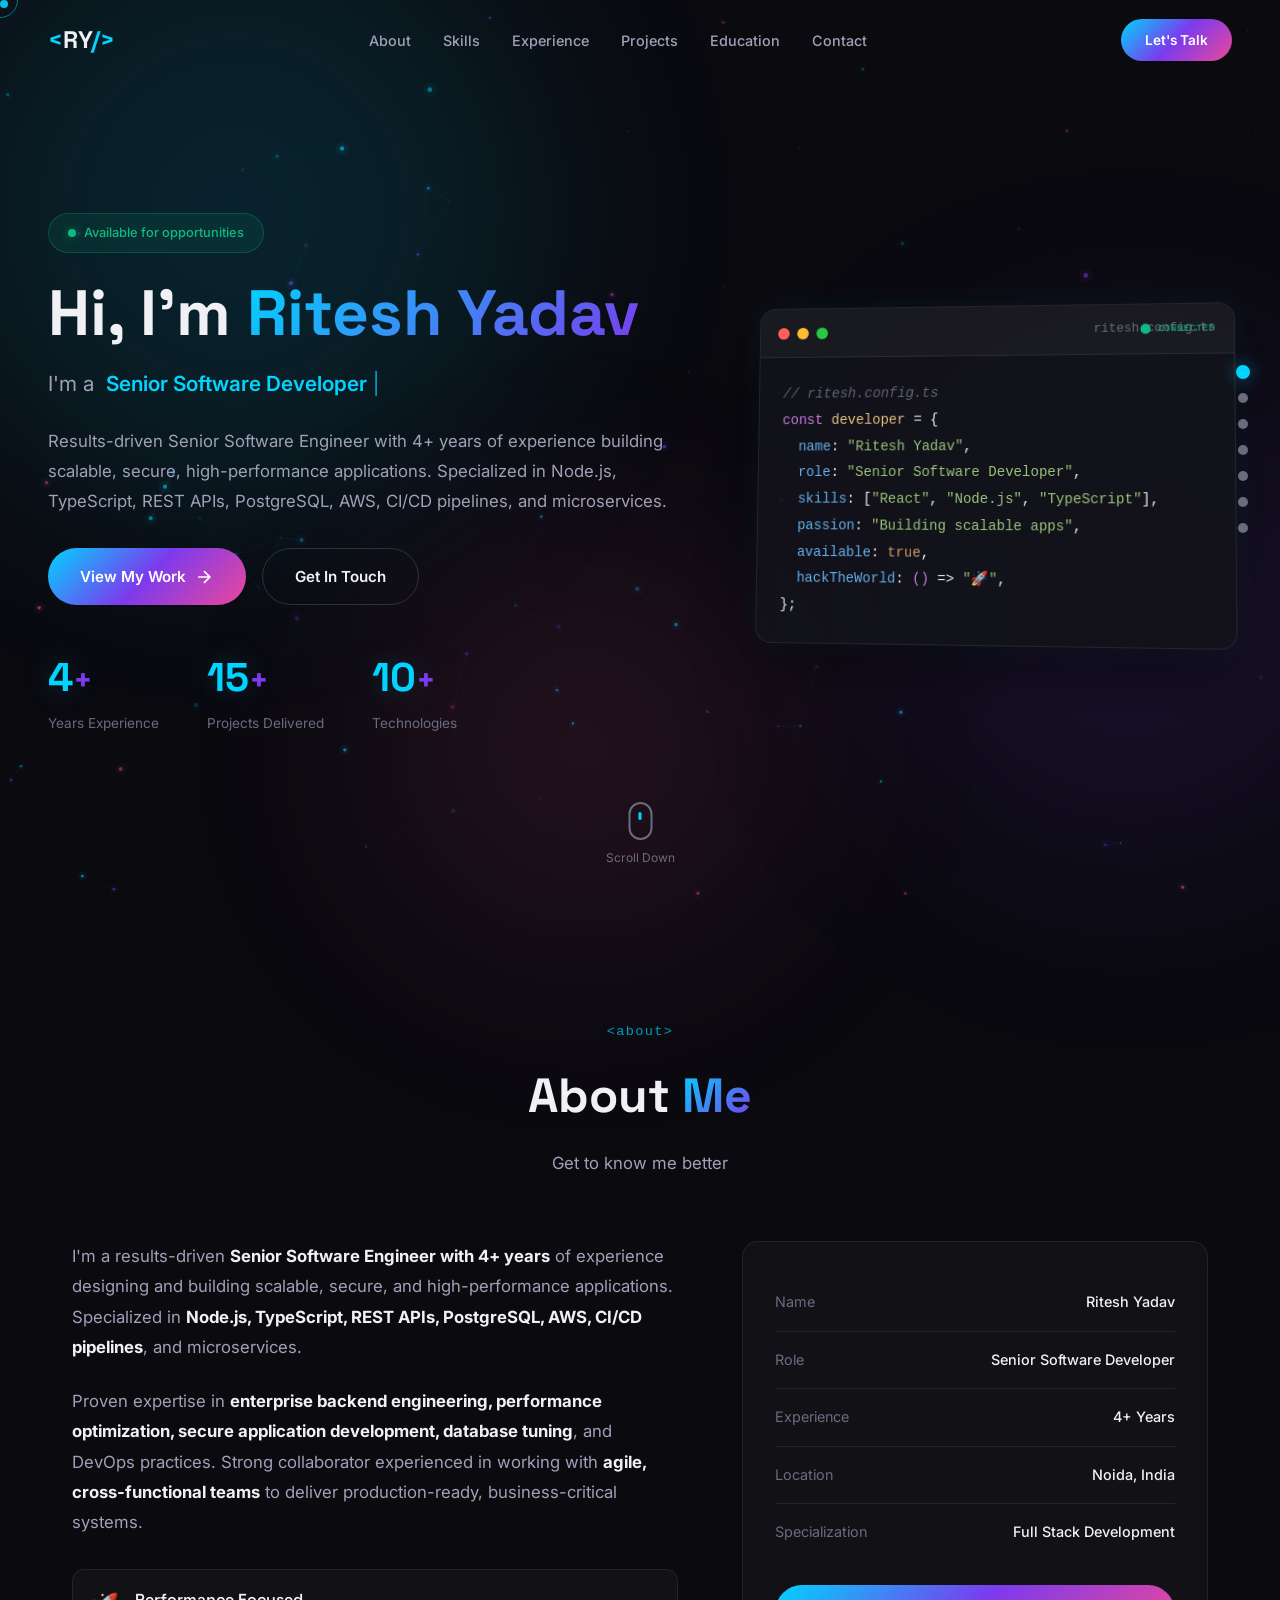
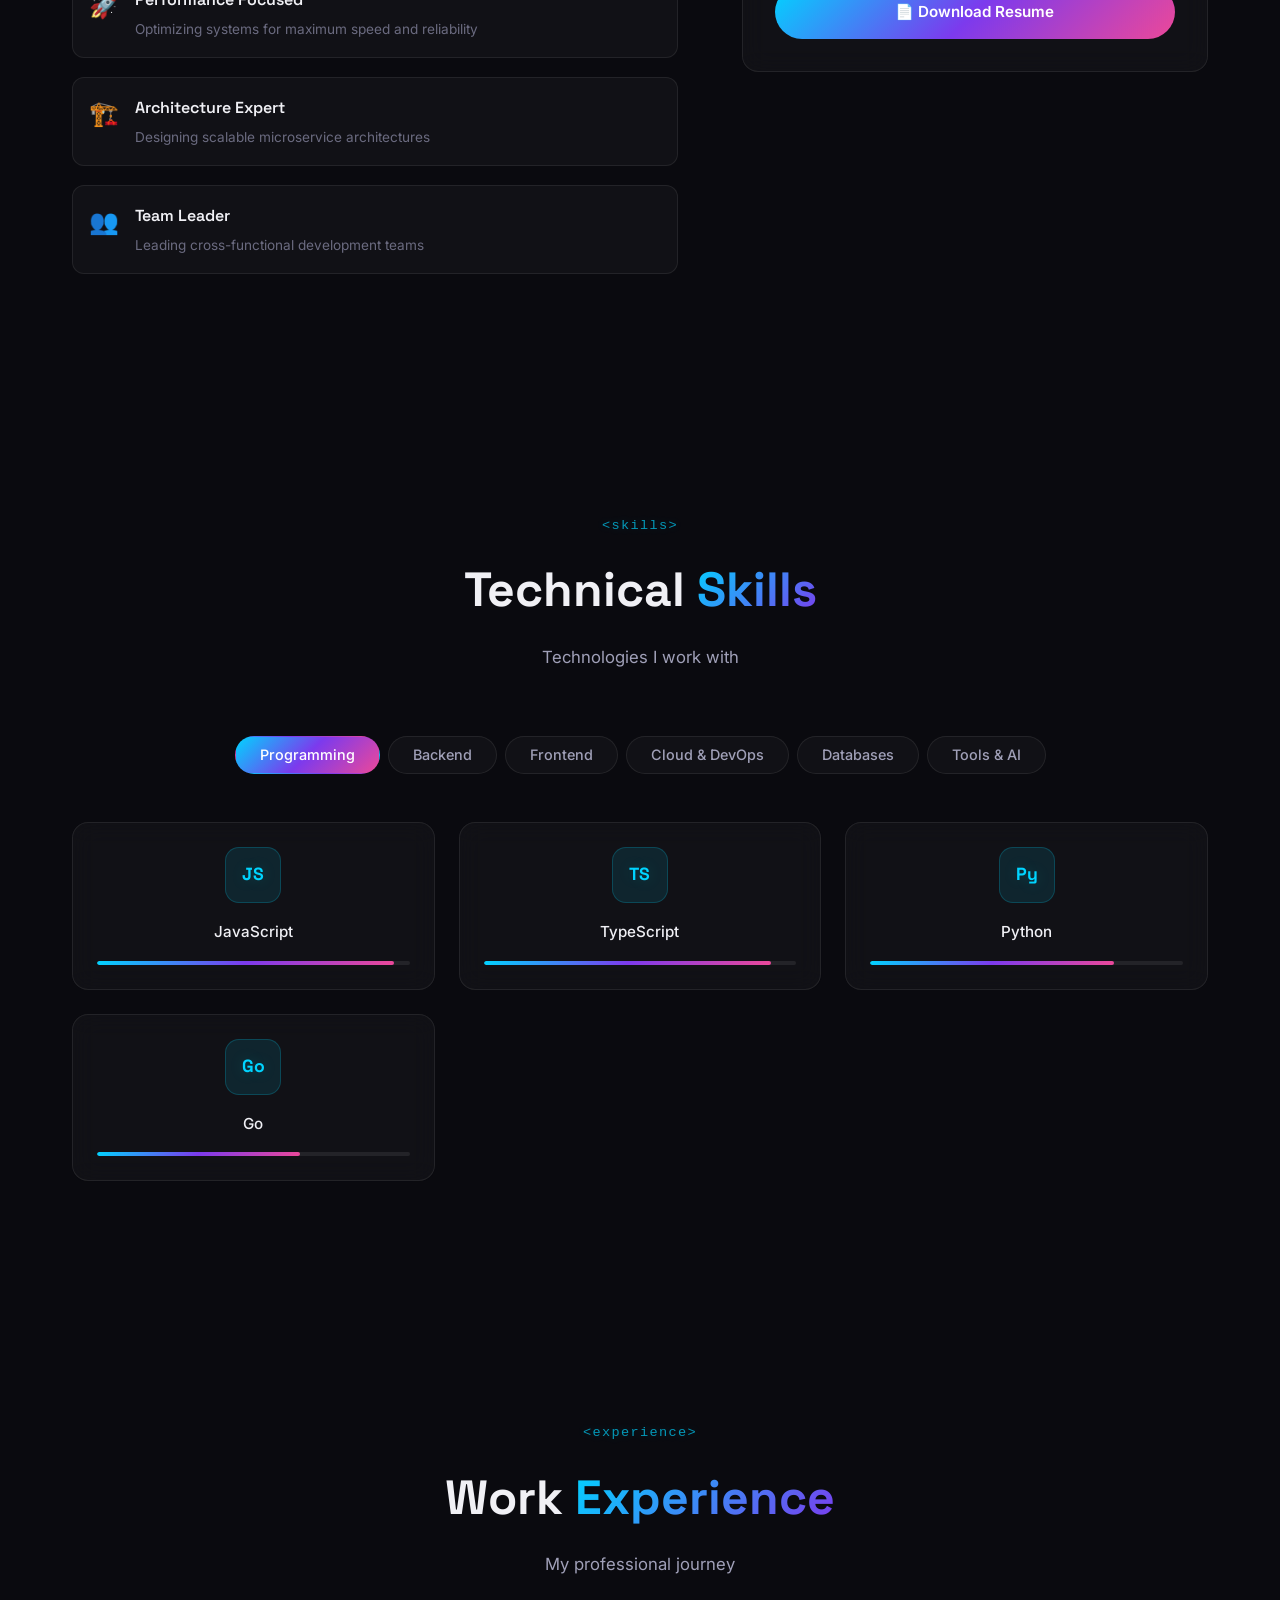
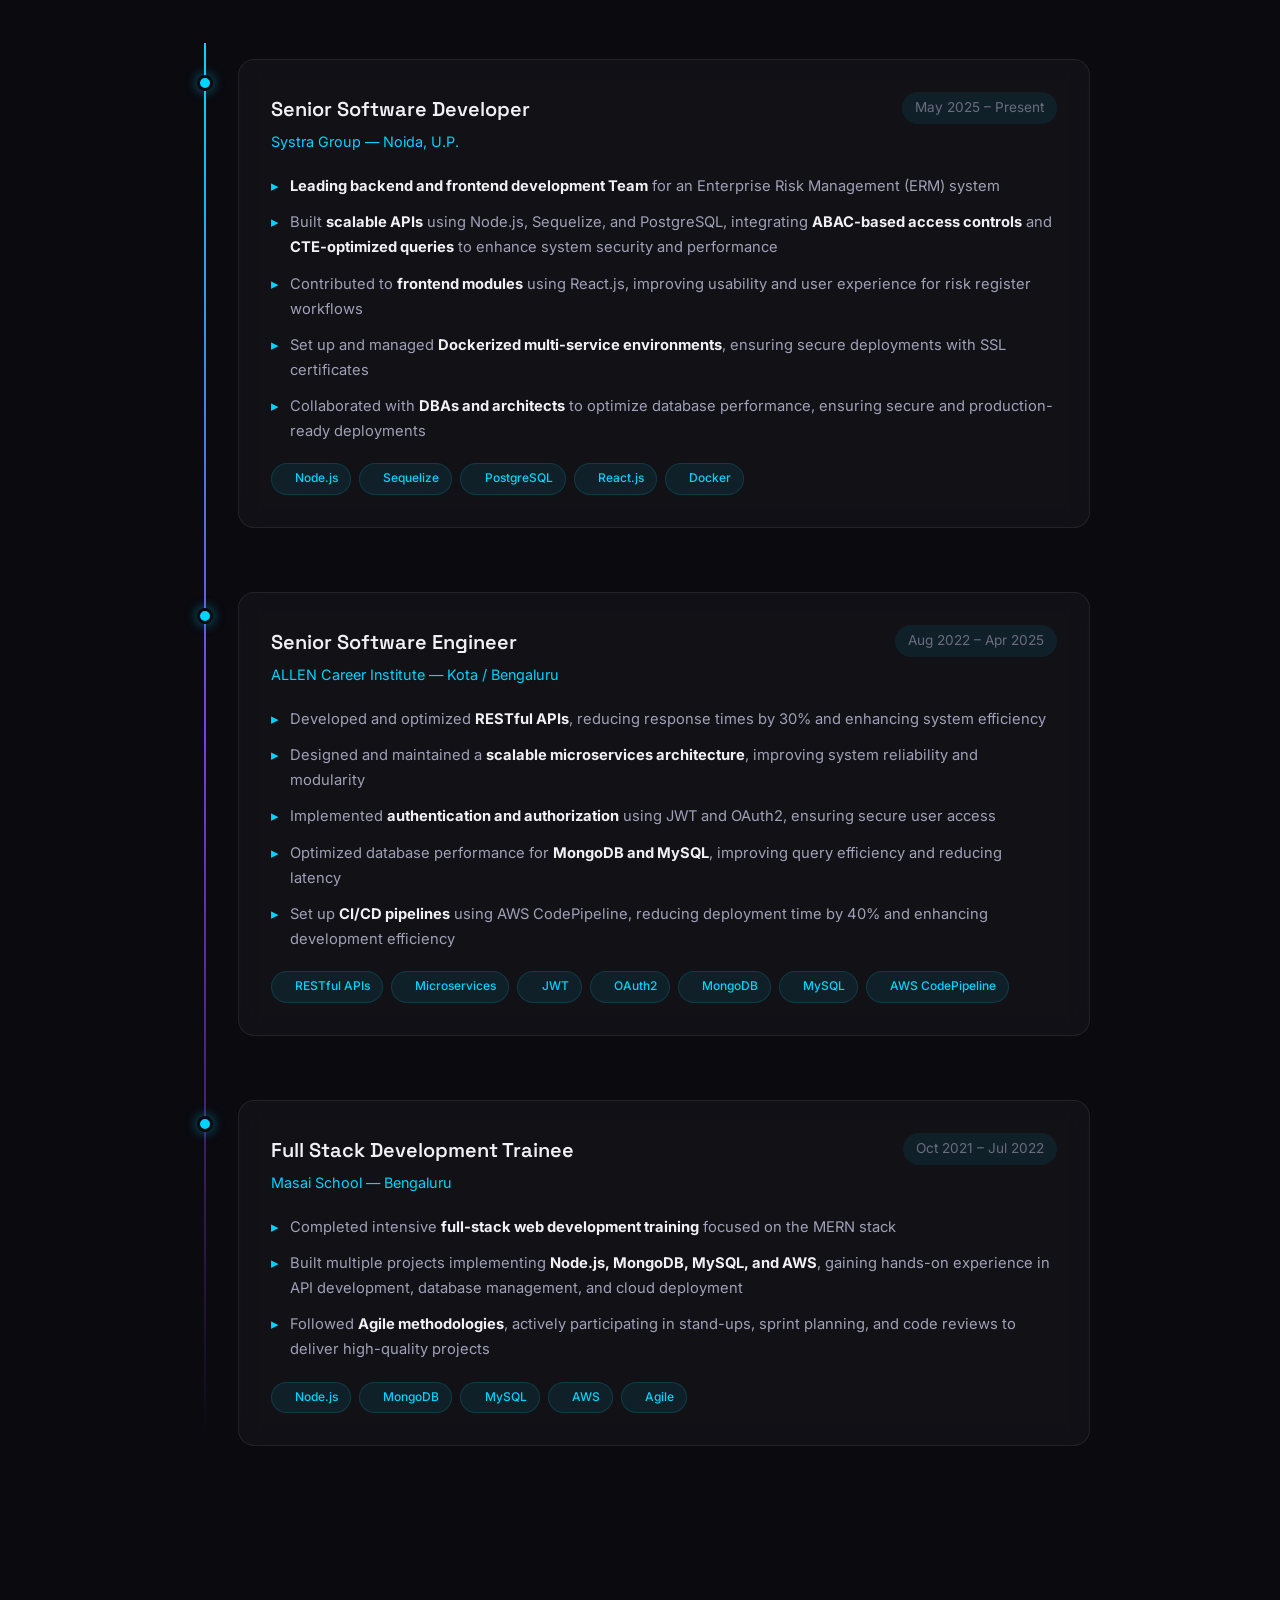
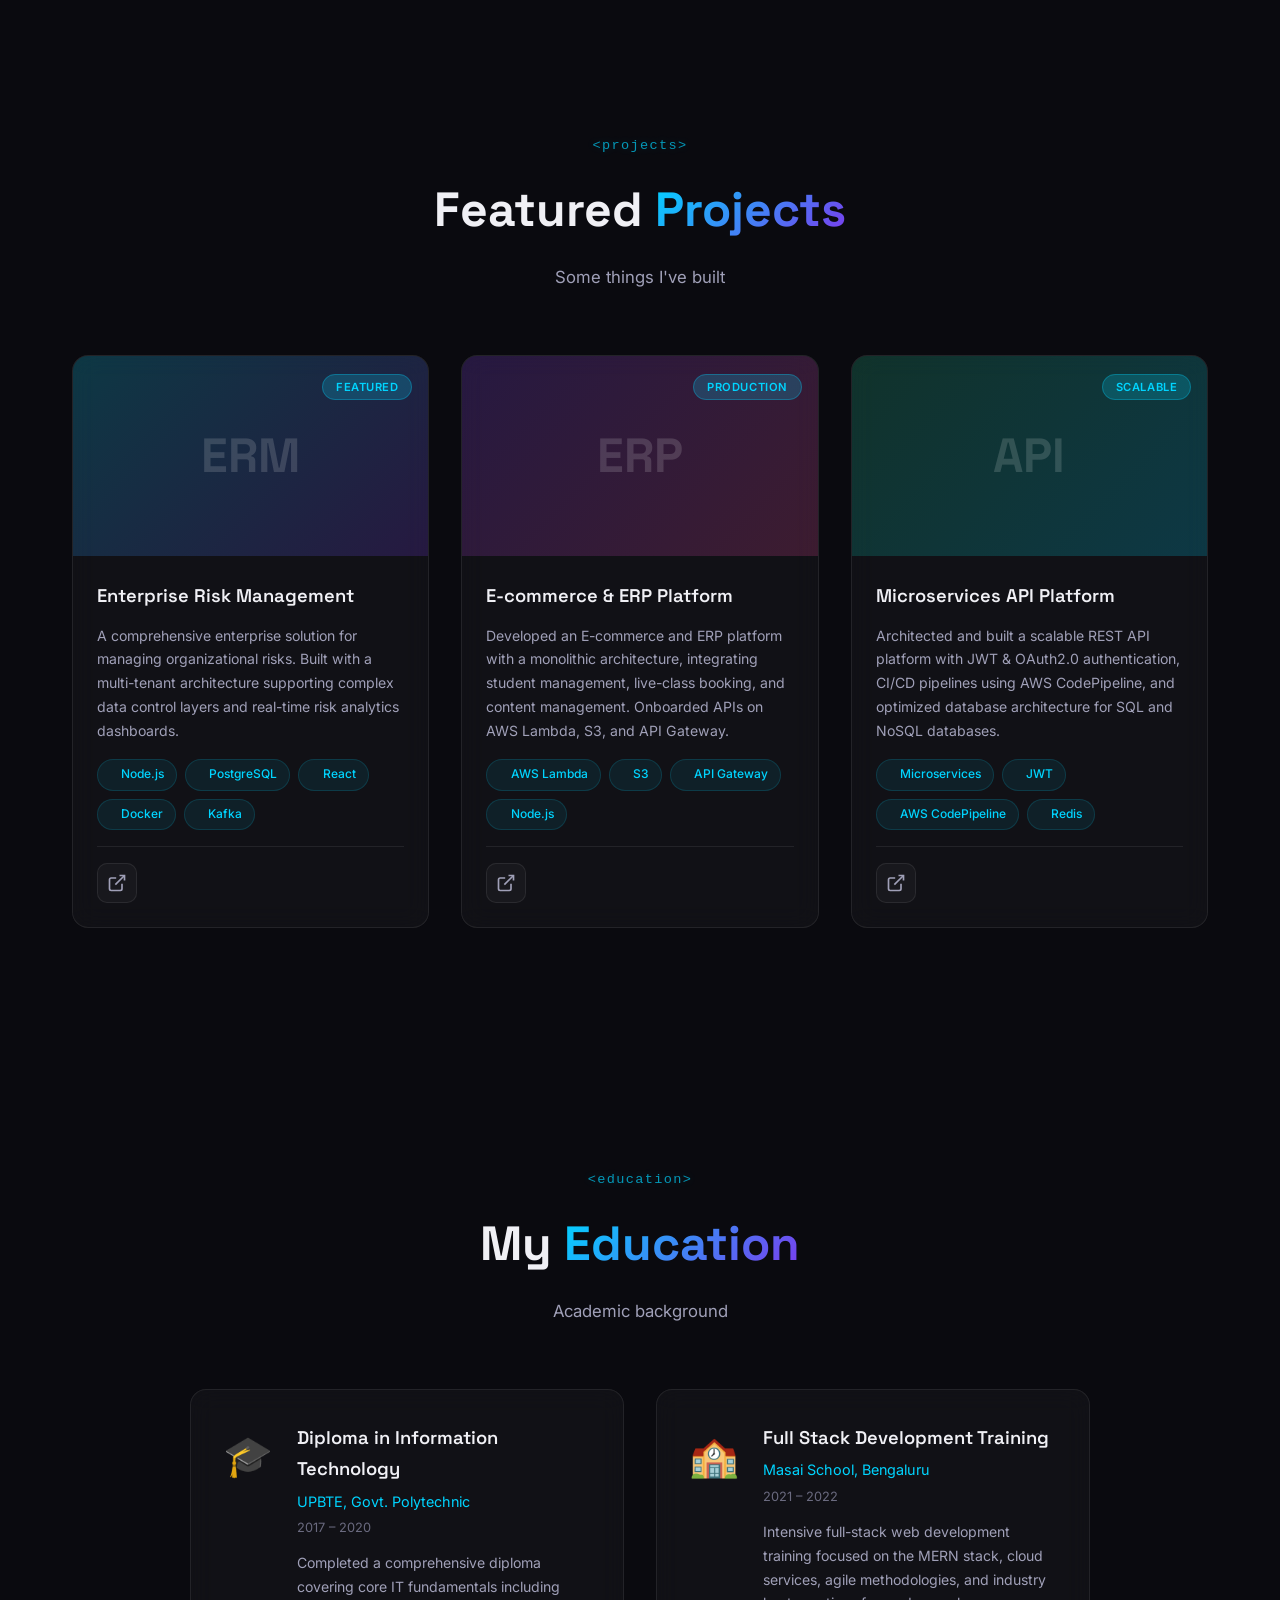
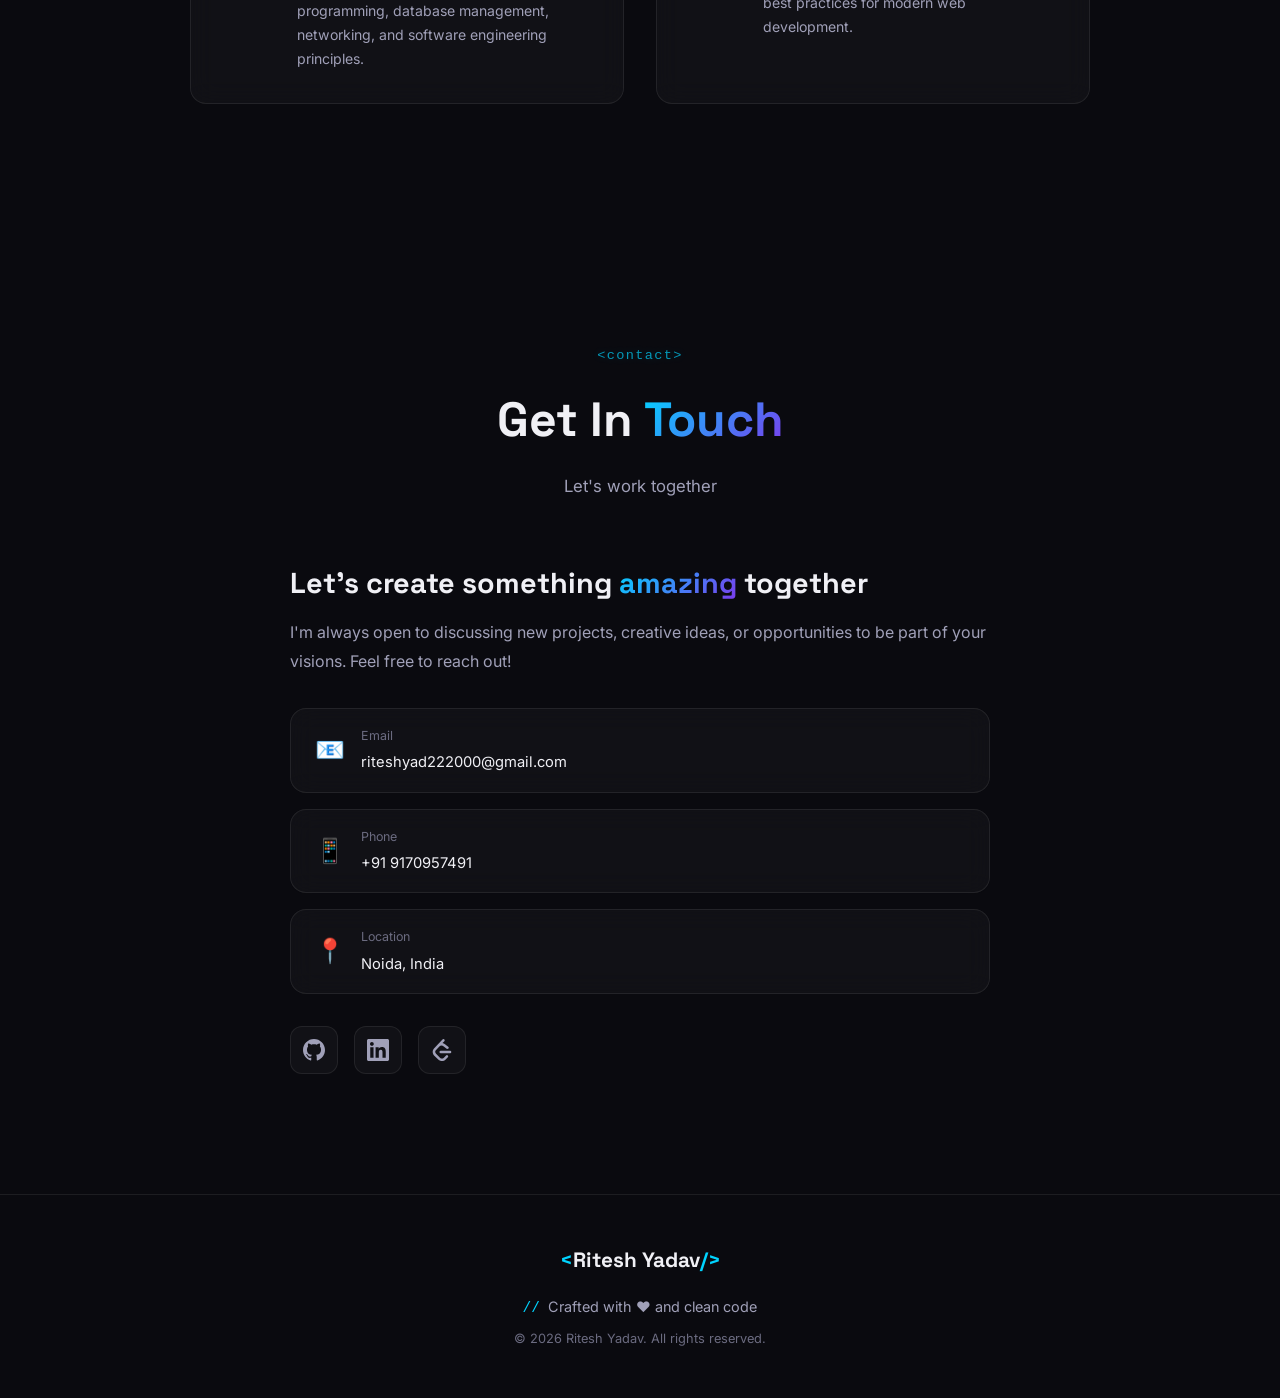
==== commit 02b84605: "feat: add Google site verification meta tag to index.html" ====
--- a/index.html
+++ b/index.html
@@ -3,6 +3,7 @@
 <head>
     <meta charset="UTF-8">
     <meta name="viewport" content="width=device-width, initial-scale=1.0">
+    <meta name="google-site-verification" content="TTrg613UQoofNjcrv1pST3f7lyXfYIMyF4EM5Mw8XKA" />
     <title>Ritesh Yadav — Senior Software Developer</title>
     <meta name="description" content="Portfolio of Ritesh Yadav — Senior Software Developer with 4+ years of experience building scalable, high-performance applications.">
     <link rel="preconnect" href="https://fonts.googleapis.com">
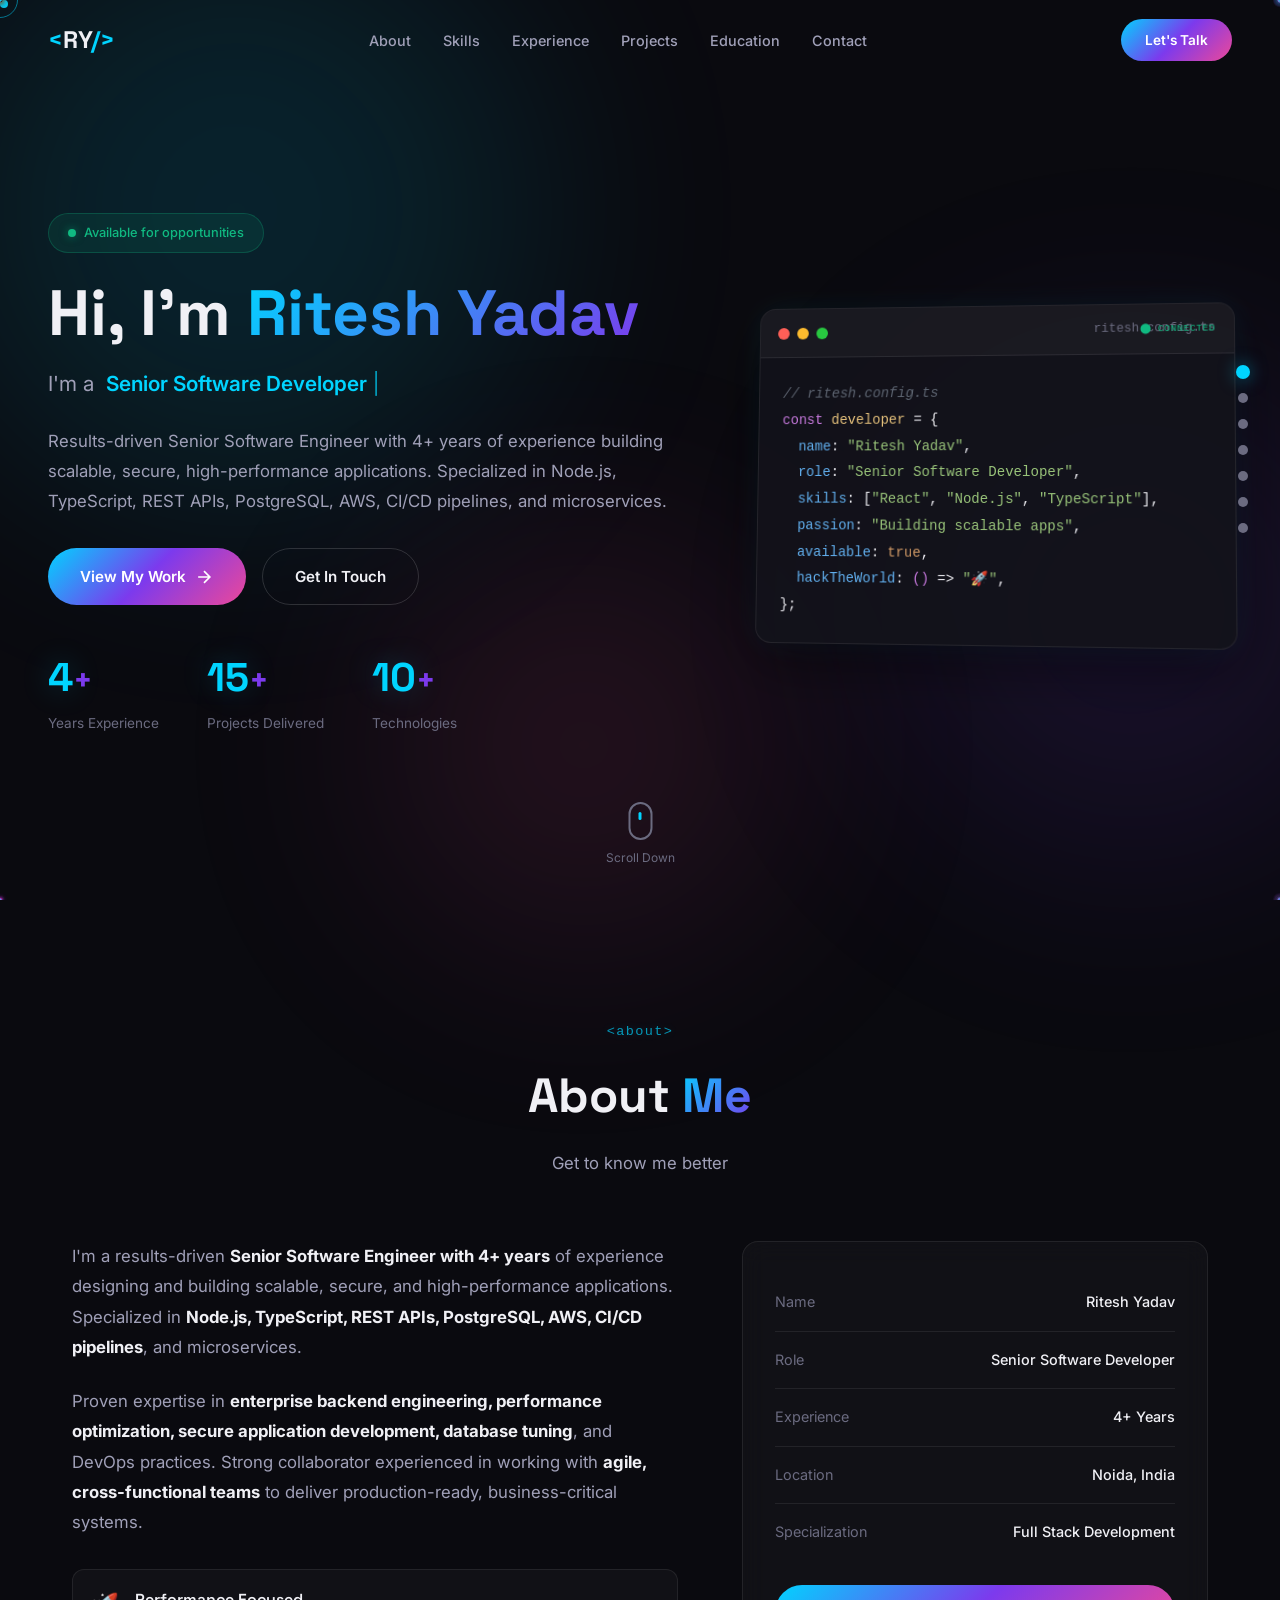
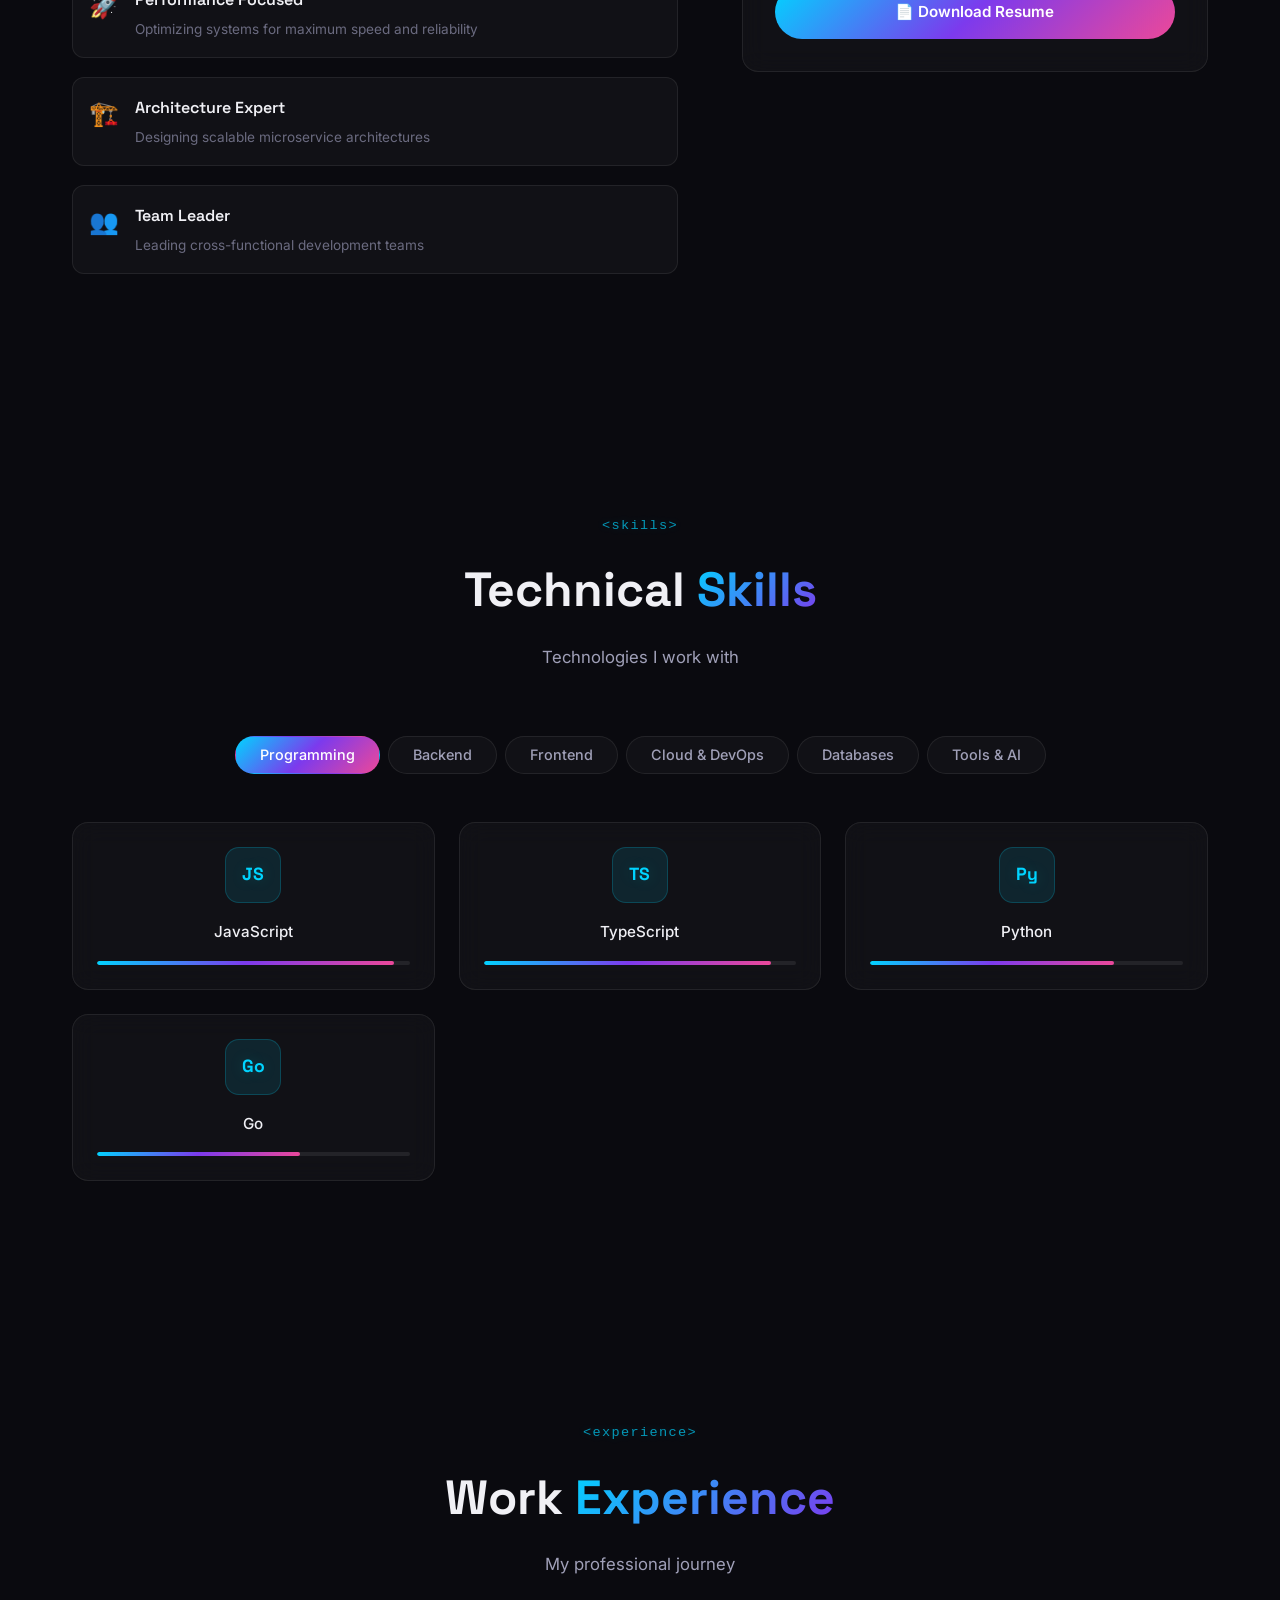
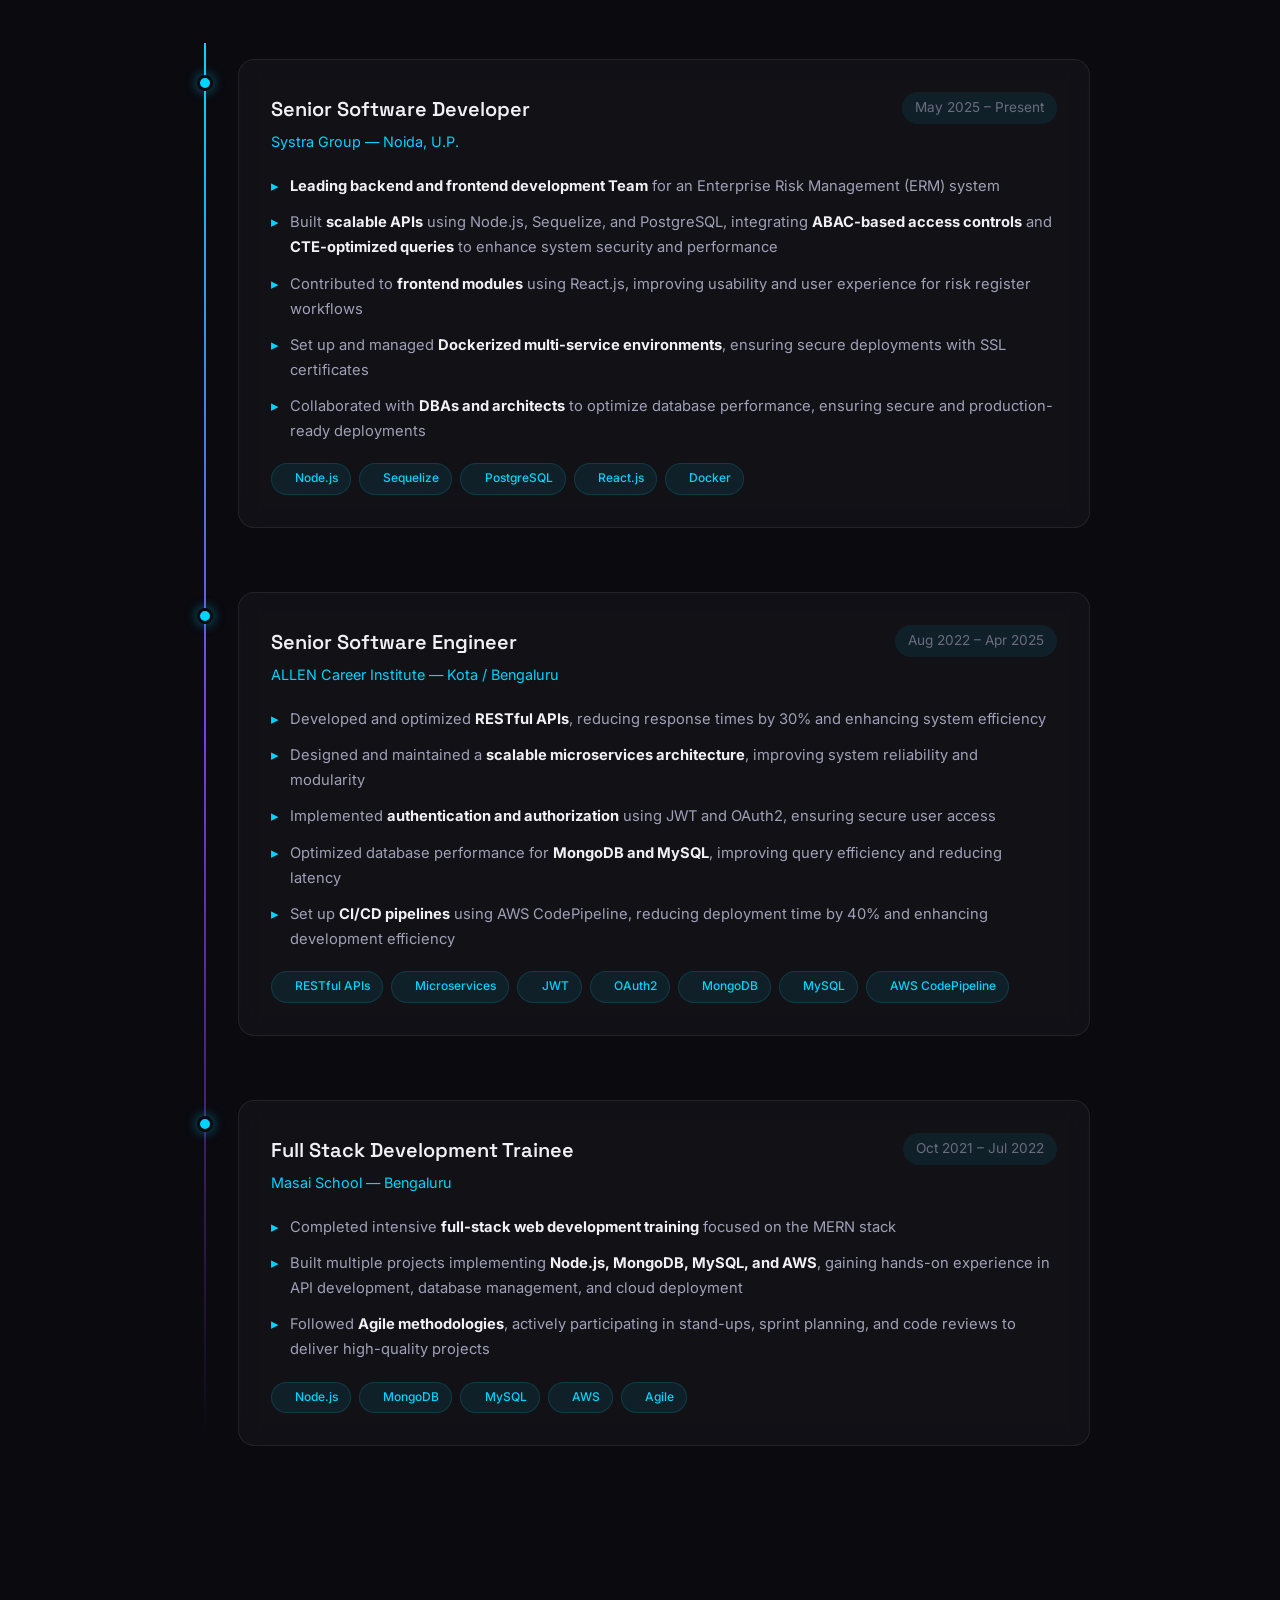
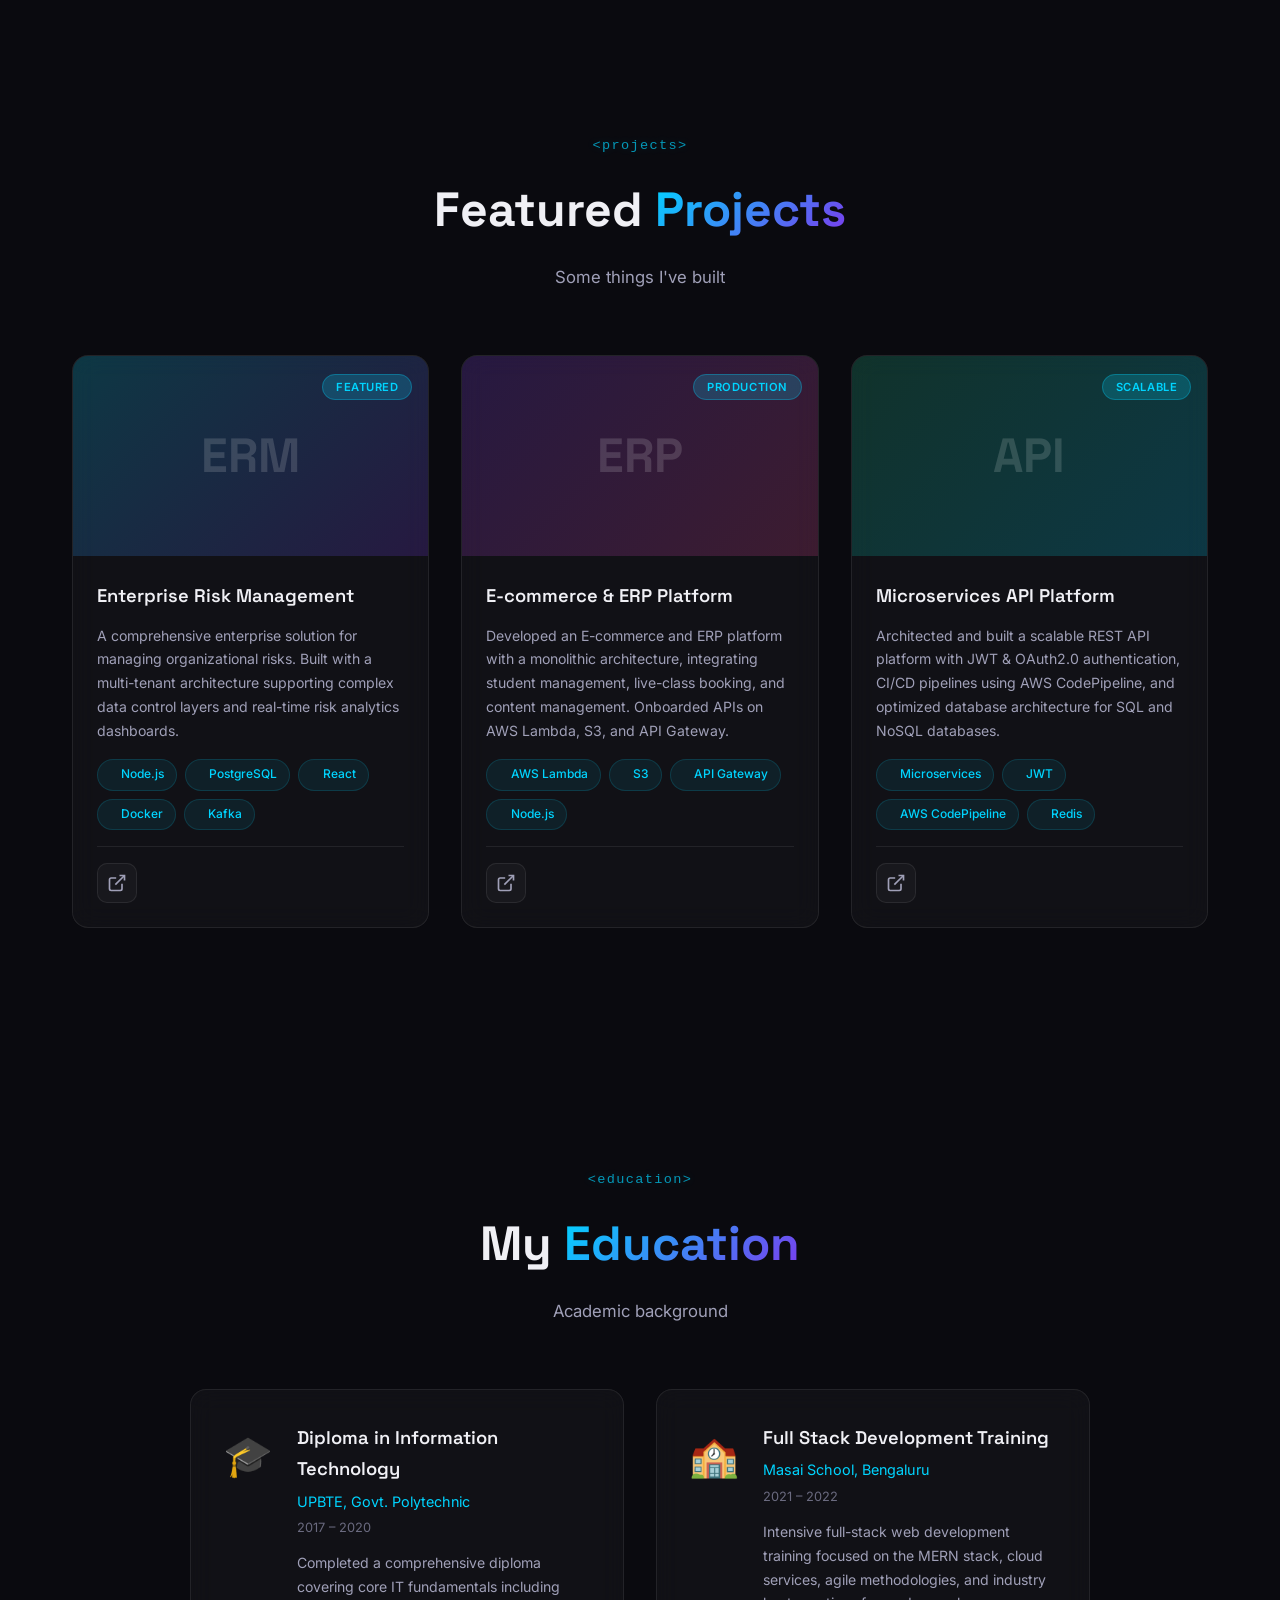
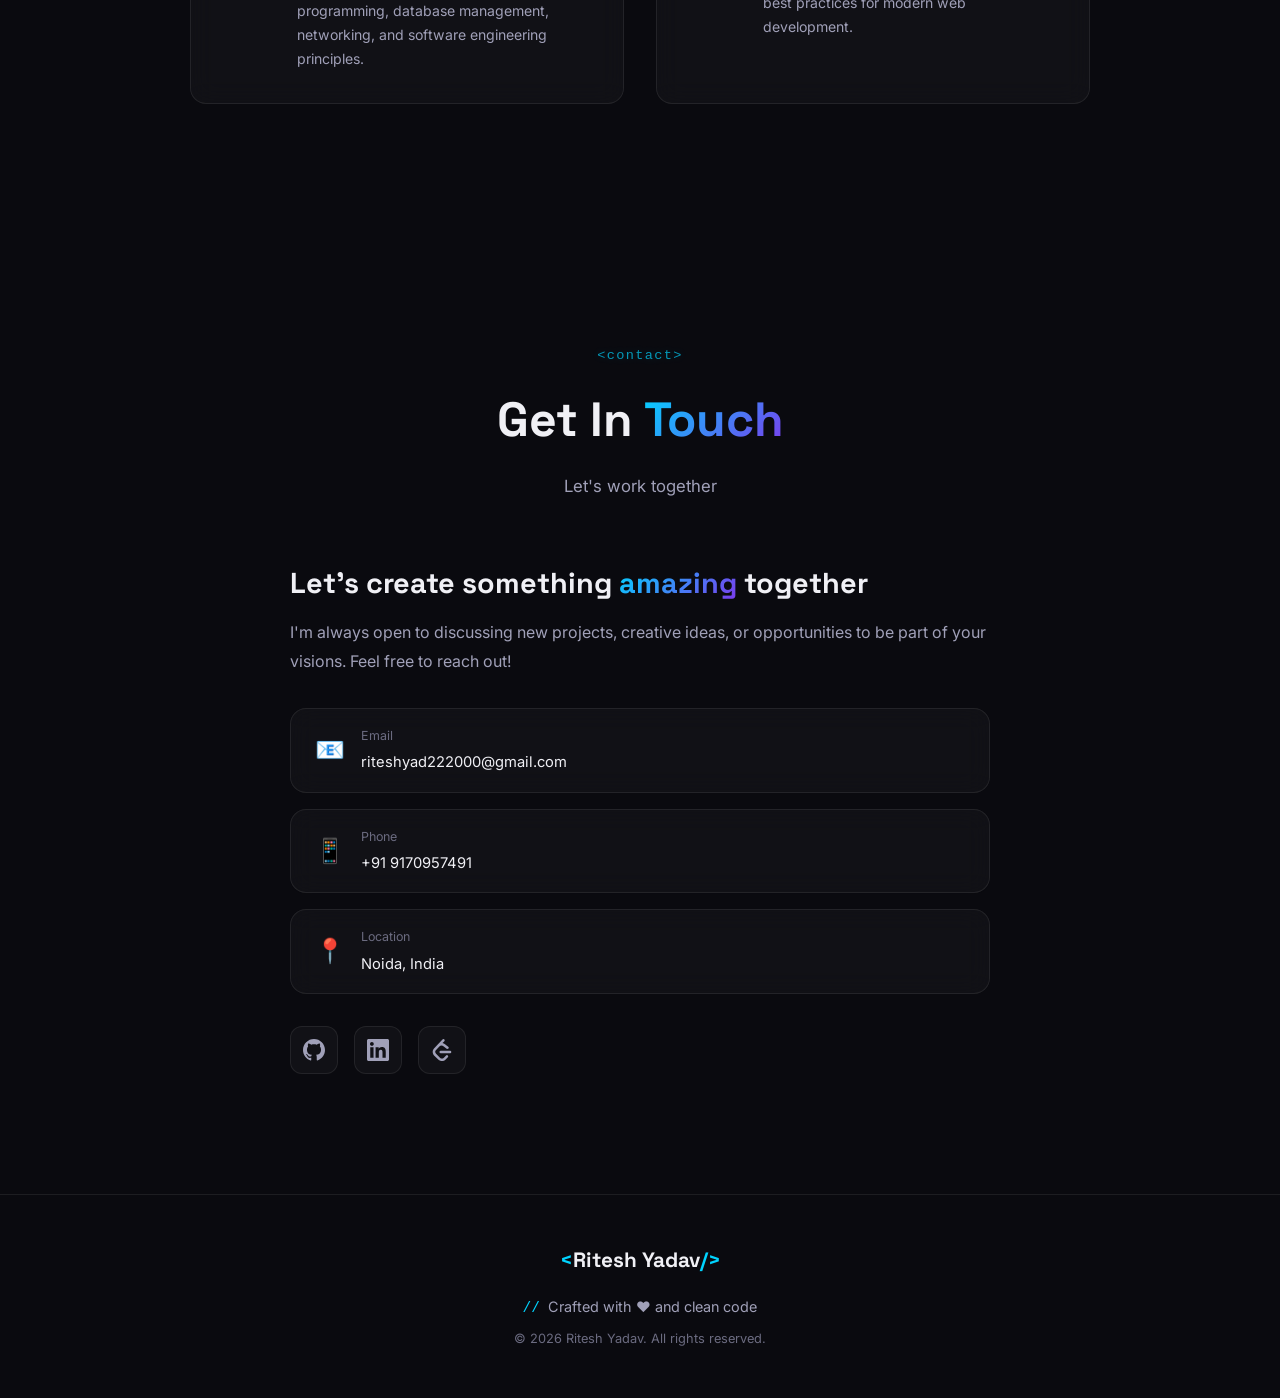
==== commit b2f6ec30: "feat: Add JSON-LD structured data and comprehensive SEO and Open Graph meta tags to `index.html`." ====
--- a/index.html
+++ b/index.html
@@ -1,11 +1,45 @@
 <!DOCTYPE html>
 <html lang="en">
 <head>
+    <script type="application/ld+json">
+{
+ "@context": "https://schema.org",
+ "@type": "Person",
+ "name": "Ritesh Yadav",
+ "url": "https://portfolio-ritesh-67.vercel.app",
+ "jobTitle": "Full Stack Developer",
+ "sameAs": [
+  "https://github.com/ritesh-2124",
+  "https://linkedin.com/in/your-linkedin"
+ ],
+ "knowsAbout": [
+  "Node.js",
+  "React",
+  "JavaScript",
+  "PostgreSQL",
+  "AI Development"
+ ]
+}
+</script>
     <meta charset="UTF-8">
     <meta name="viewport" content="width=device-width, initial-scale=1.0">
     <meta name="google-site-verification" content="TTrg613UQoofNjcrv1pST3f7lyXfYIMyF4EM5Mw8XKA" />
-    <title>Ritesh Yadav — Senior Software Developer</title>
-    <meta name="description" content="Portfolio of Ritesh Yadav — Senior Software Developer with 4+ years of experience building scalable, high-performance applications.">
+   <title>Ritesh Yadav | Full Stack Developer | Node.js & React</title>
+
+<meta name="description" content="Ritesh Yadav - Full Stack Developer specializing in Node.js, React, PostgreSQL, and AI applications. View my projects, experience, and contact details.">
+
+<meta name="keywords" content="Ritesh Yadav developer, Node.js developer, Full Stack developer, React developer, backend developer portfolio">
+
+<meta name="author" content="Ritesh Yadav">
+
+<meta name="robots" content="index, follow">
+
+<meta property="og:title" content="Ritesh Yadav | Full Stack Developer">
+<meta property="og:description" content="Portfolio of Ritesh Yadav - Node.js, React, AI projects">
+<meta property="og:type" content="website">
+<meta property="og:url" content="https://portfolio-ritesh-67.vercel.app">
+
+<meta name="twitter:card" content="summary_large_image">
     <link rel="preconnect" href="https://fonts.googleapis.com">
     <link rel="preconnect" href="https://fonts.gstatic.com" crossorigin>
     <link href="https://fonts.googleapis.com/css2?family=Inter:wght@300;400;500;600;700&family=Space+Grotesk:wght@400;500;600;700&display=swap" rel="stylesheet">
